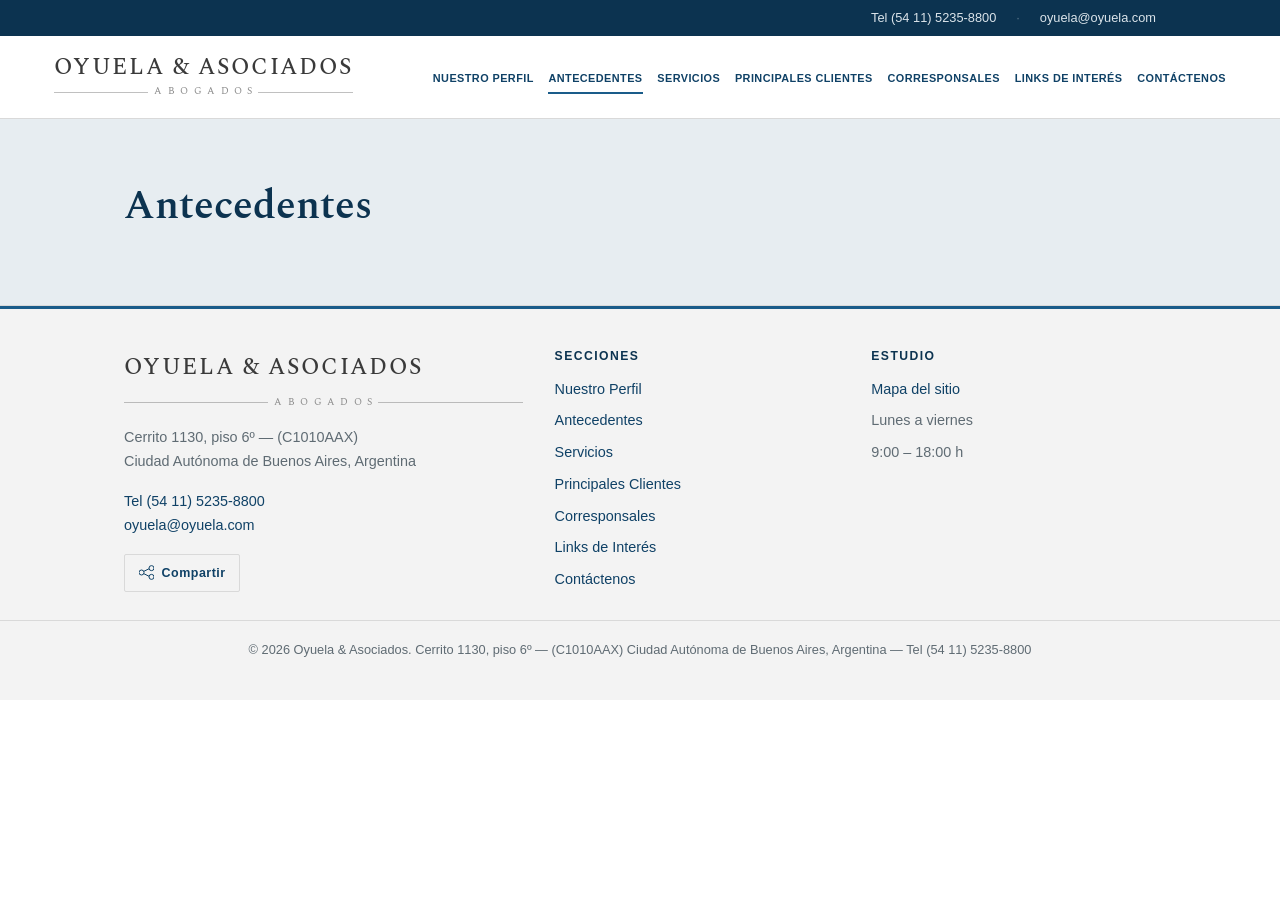
==== antecedentes.html @ a6a8ec9a "Una imagen distinta por sección en el hero (edificios de Buenos Aires); Antecedentes y Mapa del siti" ====
<!DOCTYPE html>
<html lang="es">
<head>
<meta charset="UTF-8">
<meta name="viewport" content="width=device-width, initial-scale=1">
<title>Antecedentes — Oyuela &amp; Asociados</title>
<meta name="description" content="Antecedentes de Oyuela &amp; Asociados, estudio jurídico en la Ciudad de Buenos Aires.">
<link rel="canonical" href="https://borthaburutoribio.github.io/oyuela-abogados/antecedentes.html">
<meta name="robots" content="index,follow">
<meta property="og:type" content="website">
<meta property="og:title" content="Antecedentes — Oyuela &amp; Asociados">
<meta property="og:description" content="Antecedentes de Oyuela &amp; Asociados, estudio jurídico en la Ciudad de Buenos Aires.">
<meta property="og:locale" content="es_AR">
<meta property="og:url" content="https://borthaburutoribio.github.io/oyuela-abogados/antecedentes.html">
<link rel="icon" href="assets/img/favicon.svg" type="image/svg+xml">
<link rel="preconnect" href="https://fonts.googleapis.com">
<link rel="preconnect" href="https://fonts.gstatic.com" crossorigin>
<link rel="stylesheet" href="https://fonts.googleapis.com/css2?family=Spectral:wght@400;500;600;700&display=swap">
<link rel="stylesheet" href="styles.css">
</head>
<body>
<a class="skip-link" href="#main">Saltar al contenido</a>

<div class="topbar">
  <div class="wrap">
    <a href="tel:+541152358800">Tel (54 11) 5235-8800</a>
    <span class="topbar__sep">·</span>
    <a href="mailto:oyuela@oyuela.com">oyuela@oyuela.com</a>
  </div>
</div>

<header class="site-header">
  <div class="wrap">
    <a class="brand" href="index.html" aria-label="Oyuela &amp; Asociados, inicio">
      <span class="brand__name">Oyuela &amp; Asociados</span>
      <span class="brand__kicker"><i>Abogados</i></span>
    </a>
    <button class="nav-toggle" aria-expanded="false" aria-controls="menu" aria-label="Abrir menú"><span></span></button>
    <nav class="primary-nav" id="menu" aria-label="Principal">
      <ul>
        <li><a href="perfil.html">Nuestro Perfil</a></li>
        <li><a href="antecedentes.html" aria-current="page">Antecedentes</a></li>
        <li><a href="servicios.html">Servicios</a></li>
        <li><a href="clientes.html">Principales Clientes</a></li>
        <li><a href="corresponsales.html">Corresponsales</a></li>
        <li><a href="links.html">Links de Interés</a></li>
        <li><a href="contacto.html">Contáctenos</a></li>
      </ul>
    </nav>
  </div>
</header>

<main id="main">

  <section class="hero">
    <div class="wrap">
      <div class="hero__text">
      <h1>Antecedentes</h1>
      </div>
    </div>
  </section>

</main>

<footer class="site-footer">
  <div class="wrap">
    <div>
      <span class="brand__name">Oyuela &amp; Asociados</span>
      <span class="brand__kicker"><i>Abogados</i></span>
      <p style="margin-top:1rem">Cerrito 1130, piso 6º — (C1010AAX)<br>Ciudad Autónoma de Buenos Aires, Argentina</p>
      <p><a href="tel:+541152358800">Tel (54 11) 5235-8800</a><br><a href="mailto:oyuela@oyuela.com">oyuela@oyuela.com</a></p>
      <button class="share-btn" type="button" data-share>
        <svg width="15" height="15" viewBox="0 0 24 24" fill="none" aria-hidden="true"><path d="M8 12a4 4 0 1 1-8 0 4 4 0 0 1 8 0Zm16-7a4 4 0 1 1-8 0 4 4 0 0 1 8 0Zm0 14a4 4 0 1 1-8 0 4 4 0 0 1 8 0Z" stroke="currentColor" stroke-width="1.6"/><path d="m8 10 8-4M8 14l8 4" stroke="currentColor" stroke-width="1.6"/></svg>
        Compartir
      </button>
    </div>
    <div>
      <h4>Secciones</h4>
      <ul>
        <li><a href="perfil.html">Nuestro Perfil</a></li>
        <li><a href="antecedentes.html">Antecedentes</a></li>
        <li><a href="servicios.html">Servicios</a></li>
        <li><a href="clientes.html">Principales Clientes</a></li>
        <li><a href="corresponsales.html">Corresponsales</a></li>
        <li><a href="links.html">Links de Interés</a></li>
        <li><a href="contacto.html">Contáctenos</a></li>
      </ul>
    </div>
    <div>
      <h4>Estudio</h4>
      <ul>
        <li><a href="mapa-del-sitio.html">Mapa del sitio</a></li>
        <li>Lunes a viernes</li>
        <li>9:00 – 18:00 h</li>
      </ul>
    </div>
  </div>
  <p class="footer-legal">© <span data-year>2026</span> Oyuela &amp; Asociados. Cerrito 1130, piso 6º — (C1010AAX) Ciudad Autónoma de Buenos Aires, Argentina — Tel (54 11) 5235-8800</p>
</footer>

<nav class="mobile-cta" aria-label="Acciones rápidas">
  <a href="tel:+541152358800">Llamar</a>
  <a class="is-alt" href="mailto:oyuela@oyuela.com">Escribir</a>
</nav>

<script src="script.js"></script>
</body>
</html>
---- styles.css ----
/* =========================================================================
   Oyuela & Asociados — Abogados
   Rediseño responsive del sitio histórico. Paleta sobria: azul corporativo,
   grises y blanco. Sin acentos de color, sin imágenes decorativas.
   ========================================================================= */

:root {
  --blue:      #1a5c8a;   /* azul corporativo (del sitio original)      */
  --blue-dark: #0f4166;
  --blue-ink:  #0c3350;   /* títulos                                    */
  --ink:       #333333;   /* texto                                      */
  --ink-soft:  #5f6b73;   /* texto secundario                          */
  --mist:      #f3f3f3;   /* fondo de secciones alternas               */
  --band:      #e7edf1;   /* banda de encabezado de página y contacto  */
  --paper:     #ffffff;
  --rule:      #d9d9d9;   /* filetes                                    */
  --rule-soft: #e6e6e6;

  --serif: "Spectral", Georgia, "Times New Roman", serif;
  --sans:  -apple-system, BlinkMacSystemFont, "Segoe UI", Roboto, "Helvetica Neue", Arial, sans-serif;

  --wrap: 1120px;
  --gutter: clamp(1.1rem, 4vw, 2.75rem);
}

/* ----------------------------------------------------------------- reset */
*, *::before, *::after { box-sizing: border-box; }
html { -webkit-text-size-adjust: 100%; scroll-behavior: smooth; }
@media (prefers-reduced-motion: reduce) {
  html { scroll-behavior: auto; }
  *, *::before, *::after { animation-duration: .001ms !important; transition-duration: .001ms !important; }
}
body {
  margin: 0;
  font-family: var(--sans);
  font-size: 1rem;
  line-height: 1.65;
  color: var(--ink);
  background: var(--paper);
  -webkit-font-smoothing: antialiased;
}
img { max-width: 100%; height: auto; display: block; }
a { color: var(--blue); }
h1, h2, h3, h4 { font-family: var(--serif); font-weight: 600; line-height: 1.2; color: var(--blue-ink); margin: 0 0 .5em; }
p { margin: 0 0 1rem; }
:focus-visible { outline: 2px solid var(--blue); outline-offset: 2px; }

/* --------------------------------------------------------------- layout */
.wrap { width: 100%; max-width: var(--wrap); margin-inline: auto; padding-inline: var(--gutter); }
.section { padding-block: clamp(2.75rem, 7vw, 4.5rem); }
.section--mist,
.section--parchment { background: var(--mist); }
.section--band,
.section--navy { background: var(--band); border-top: 1px solid var(--rule); border-bottom: 1px solid var(--rule); }
.section__eyebrow {
  font-family: var(--sans);
  font-size: .72rem;
  font-weight: 700;
  letter-spacing: .16em;
  text-transform: uppercase;
  color: var(--blue-dark);
  margin: 0 0 .8rem;
}
.section__title { font-size: clamp(1.45rem, 3vw, 2rem); max-width: 34ch; }
.section__lead { font-size: 1.03rem; color: var(--ink-soft); max-width: 64ch; }

/* --------------------------------------------------------------- header */
.topbar {
  background: var(--blue-ink);
  color: #cdd8e0;
  font-size: .8rem;
}
.topbar .wrap { display: flex; gap: 1.25rem; justify-content: flex-end; align-items: center; min-height: 36px; }
.topbar a { color: #dbe4ea; text-decoration: none; }
.topbar a:hover { text-decoration: underline; }
.topbar__sep { opacity: .4; }

.site-header {
  position: sticky; top: 0; z-index: 50;
  background: var(--paper);
  border-bottom: 1px solid var(--rule);
}
.site-header .wrap { display: flex; align-items: center; justify-content: space-between; gap: 1.25rem; min-height: 82px; max-width: 1260px; }

/* wordmark — réplica del logotipo del sitio original:
   "OYUELA & ASOCIADOS" y, debajo, "ABOGADOS" espaciado entre dos filetes */
.brand { display: flex; flex-direction: column; text-decoration: none; line-height: 1; }
.brand__name {
  font-family: var(--serif);
  font-weight: 500;
  font-size: clamp(1.1rem, 2.3vw, 1.42rem);
  letter-spacing: .08em;
  color: #3a3a3a;
  text-transform: uppercase;
  white-space: nowrap;
}
.brand__kicker {
  display: flex;
  align-items: center;
  gap: .6em;
  margin-top: .5rem;
  font-family: var(--serif);
  font-size: .62rem;
  text-transform: uppercase;
  color: #8c8c8c;
}
.brand__kicker::before,
.brand__kicker::after {
  content: "";
  flex: 1 1 auto;
  height: 1px;
  background: currentColor;
  opacity: .55;
}
.brand__kicker i {
  font-style: normal;
  letter-spacing: .55em;
  margin-right: -.55em;   /* compensa el tracking final para centrar */
}
.site-footer .brand__name { color: #3a3a3a; }
.site-footer .brand__kicker { color: #8c8c8c; }

/* nav */
.nav-toggle {
  display: none;
  border: 1px solid var(--rule);
  background: var(--paper);
  width: 44px; height: 44px;
  align-items: center; justify-content: center;
  cursor: pointer;
}
.nav-toggle span, .nav-toggle span::before, .nav-toggle span::after {
  content: ""; display: block; width: 20px; height: 2px; background: var(--blue-ink); position: relative;
}
.nav-toggle span::before { position: absolute; top: -6px; }
.nav-toggle span::after  { position: absolute; top: 6px; }

.primary-nav ul { list-style: none; display: flex; flex-wrap: wrap; justify-content: flex-end; gap: clamp(.5rem, 1.15vw, .95rem); margin: 0; padding: 0; }
.primary-nav a {
  font-family: var(--sans);
  font-size: .68rem;
  font-weight: 700;
  letter-spacing: .04em;
  text-transform: uppercase;
  color: var(--blue-dark);
  text-decoration: none;
  padding: .5rem 0;
  border-bottom: 2px solid transparent;
  white-space: nowrap;
}
.primary-nav a:hover,
.primary-nav a[aria-current="page"] { border-bottom-color: var(--blue); }

/* ---------------------------------------------------------------- hero */
.hero {
  background: var(--band);
  border-bottom: 1px solid var(--rule);
}
.hero .wrap {
  padding-block: clamp(2.5rem, 5.5vw, 4rem);
  display: grid;
  grid-template-columns: 1fr;
  gap: clamp(1.5rem, 4vw, 3rem);
  align-items: center;
}
.hero__text { min-width: 0; }
.hero__eyebrow {
  font-size: .72rem; font-weight: 700; letter-spacing: .16em; text-transform: uppercase;
  color: var(--blue-dark); margin: 0 0 1rem;
}
.hero h1 {
  color: var(--blue-ink);
  font-size: clamp(1.7rem, 3.6vw, 2.5rem);
  max-width: 24ch;
  margin-bottom: .6rem;
}
.hero__sub { font-size: 1.05rem; color: var(--ink-soft); max-width: 56ch; margin: 0; }
.hero__actions { display: flex; flex-wrap: wrap; gap: .75rem; margin-top: 1.75rem; }
.hero__figure { margin: 0; }
.hero__figure img {
  width: 100%; height: 100%; max-height: 300px;
  object-fit: cover; display: block;
  border: 1px solid var(--rule);
}
@media (min-width: 900px) {
  .hero .wrap { grid-template-columns: minmax(0, 1fr) minmax(0, 1.1fr); }
}
@media (max-width: 899px) {
  .hero__figure { display: none; }
}

/* --------------------------------------------------------------- buttons */
.btn {
  display: inline-flex; align-items: center;
  font-family: var(--sans); font-weight: 700; font-size: .78rem;
  letter-spacing: .08em; text-transform: uppercase;
  padding: .8rem 1.35rem;
  background: var(--blue); color: #fff;
  border: 1px solid var(--blue); border-radius: 2px;
  text-decoration: none; cursor: pointer;
  transition: background-color .15s ease;
}
.btn:hover { background: var(--blue-dark); border-color: var(--blue-dark); }
.btn--ghost { background: var(--paper); color: var(--blue-dark); border-color: var(--rule); }
.btn--ghost:hover { background: var(--mist); border-color: var(--blue-dark); }
.btn--navy { background: var(--blue); }
.btn--navy:hover { background: var(--blue-dark); }

.arrow-link {
  display: inline-flex; align-items: center; gap: .5rem;
  font-family: var(--sans); font-weight: 700; font-size: .76rem;
  letter-spacing: .08em; text-transform: uppercase;
  color: var(--blue); text-decoration: none;
}
.arrow-link:hover { text-decoration: underline; }
.arrow-link svg { flex: none; }

/* --------------------------------------------------------------- cards */
.grid { display: grid; gap: 1.25rem; }
.grid--3 { grid-template-columns: repeat(auto-fit, minmax(260px, 1fr)); }
.grid--2 { grid-template-columns: repeat(auto-fit, minmax(300px, 1fr)); }

.card {
  background: var(--paper);
  border: 1px solid var(--rule);
  padding: 1.5rem 1.4rem;
}
.card h3 { font-size: 1.15rem; margin-bottom: .35rem; }
.card p { color: var(--ink-soft); font-size: .95rem; margin-bottom: .9rem; }
.card p:last-child { margin-bottom: 0; }
.card__num {
  font-family: var(--sans); font-size: .7rem; font-weight: 700; letter-spacing: .12em;
  text-transform: uppercase; color: var(--blue-dark);
  border-bottom: 1px solid var(--rule); padding-bottom: .5rem; margin-bottom: .8rem;
  display: block;
}

/* feature / valores */
.feature-list { list-style: none; margin: 0; padding: 0; display: grid; gap: .9rem; }
.feature-list li { padding-left: 1.25rem; position: relative; color: var(--ink-soft); }
.feature-list li::before {
  content: ""; position: absolute; left: 0; top: .7em;
  width: .5rem; height: 2px; background: var(--blue);
}
.feature-list a { color: var(--blue); }

/* two-column prose + aside */
.split { display: grid; gap: clamp(2rem, 5vw, 3.5rem); grid-template-columns: 1.6fr 1fr; align-items: start; }
.aside-card {
  background: var(--mist); border: 1px solid var(--rule);
  border-left: 3px solid var(--blue); padding: 1.4rem;
}
.aside-card h3 { font-size: 1.05rem; }
.aside-card dl { margin: 0; }
.aside-card dt { font-weight: 700; font-size: .76rem; letter-spacing: .06em; text-transform: uppercase; color: var(--ink-soft); }
.aside-card dd { margin: 0 0 .7rem; }
.aside-card dd:last-child { margin-bottom: 0; }
.aside-card a { color: var(--blue); }

/* --------------------------------------------------------------- clients */
.client-cols { columns: 3 200px; column-gap: 2rem; padding: 0; margin: 0; }
.client-cols li { break-inside: avoid; padding: .4rem 0; color: var(--ink); font-size: .95rem; border-bottom: 1px solid var(--rule-soft); list-style: none; }

/* --------------------------------------------------------------- accordion */
.accordion { border-top: 1px solid var(--rule); }
.accordion details { border-bottom: 1px solid var(--rule); }
.accordion summary {
  cursor: pointer; list-style: none;
  padding: 1rem .25rem;
  font-family: var(--serif); font-size: 1.1rem; color: var(--blue-ink);
  display: flex; justify-content: space-between; align-items: center; gap: 1rem;
}
.accordion summary::-webkit-details-marker { display: none; }
.accordion summary::after { content: "+"; font-family: var(--sans); font-size: 1.3rem; color: var(--blue-dark); line-height: 1; }
.accordion details[open] summary::after { content: "\2013"; }
.accordion .panel { padding: 0 .25rem 1.3rem; display: grid; gap: 1rem; grid-template-columns: repeat(auto-fit, minmax(240px, 1fr)); }
.corr {
  font-size: .92rem; color: var(--ink-soft);
  border-left: 2px solid var(--rule); padding-left: .9rem;
}
.corr strong { display: block; color: var(--ink); font-weight: 700; }
.corr .city { font-family: var(--sans); font-size: .72rem; letter-spacing: .08em; text-transform: uppercase; color: var(--blue-dark); }

/* --------------------------------------------------------------- FAQ */
.faq { display: grid; gap: 0; border-top: 1px solid var(--rule); }
.faq details { border-bottom: 1px solid var(--rule); }
.faq summary {
  cursor: pointer; list-style: none; padding: 1rem .2rem;
  font-weight: 700; color: var(--blue-ink); font-family: var(--sans);
  display: flex; justify-content: space-between; gap: 1rem;
}
.faq summary::-webkit-details-marker { display: none; }
.faq summary::after { content: "+"; color: var(--blue-dark); font-size: 1.2rem; line-height: 1; }
.faq details[open] summary::after { content: "\2013"; }
.faq p { padding: 0 .2rem 1rem; color: var(--ink-soft); margin: 0; }

/* --------------------------------------------------------------- contact */
.contact-grid { display: grid; gap: clamp(1.5rem, 4vw, 3rem); grid-template-columns: 1fr 1fr; align-items: start; }
.contact-list { list-style: none; margin: 0; padding: 0; display: grid; gap: 1.3rem; }
.contact-list li { display: grid; gap: .15rem; }
.contact-list .lbl { font-size: .72rem; font-weight: 700; letter-spacing: .12em; text-transform: uppercase; color: var(--blue-dark); }
.contact-list a { font-size: 1.05rem; color: var(--blue-ink); text-decoration: none; }
.contact-list a:hover { text-decoration: underline; }
.map-embed { border: 1px solid var(--rule); overflow: hidden; }
.map-embed iframe { width: 100%; height: 360px; border: 0; display: block; }

/* --------------------------------------------------------------- form */
.form { display: grid; gap: 1rem; }
.form__row { display: grid; gap: .35rem; }
.form label { font-size: .74rem; font-weight: 700; letter-spacing: .06em; text-transform: uppercase; color: var(--blue-dark); }
.form input,
.form textarea {
  font: inherit; color: var(--ink);
  background: var(--paper); border: 1px solid var(--rule); border-radius: 2px;
  padding: .7rem .8rem; width: 100%;
}
.form textarea { min-height: 150px; resize: vertical; }
/* layout ancho: campos cortos a la izquierda, Consulta al lado */
.form--wide { max-width: 920px; }
.form--wide .form__fields { display: grid; gap: 1rem; }
.form--wide .form__row--msg { display: grid; gap: .35rem; }
@media (min-width: 720px) {
  .form--wide { grid-template-columns: 1fr 1fr; column-gap: 2rem; row-gap: 1.1rem; }
  .form--wide .form__row--msg textarea { height: 100%; min-height: 100%; }
  .form--wide .form__req,
  .form--wide .form__actions { grid-column: 1 / -1; }
}
.form input:focus,
.form textarea:focus { outline: 2px solid var(--blue); outline-offset: 1px; border-color: var(--blue); }
.form__hp { position: absolute; left: -9999px; width: 1px; height: 1px; overflow: hidden; }
.form__req { font-size: .82rem; color: var(--ink-soft); margin: 0; }
.form__actions { display: flex; flex-wrap: wrap; gap: .6rem; margin-top: .25rem; }
.form__actions .btn[type="reset"] { background: var(--paper); color: var(--blue-dark); border-color: var(--rule); }
.form__actions .btn[type="reset"]:hover { background: var(--mist); }
.form__ok {
  display: none;
  border-left: 3px solid var(--blue); background: var(--mist);
  padding: 1rem 1.15rem; margin-bottom: 1.5rem; font-size: .96rem;
}
.form__ok.is-visible { display: block; }

/* --------------------------------------------------------------- footer */
.site-footer { background: var(--mist); color: var(--ink-soft); font-size: .9rem; border-top: 3px solid var(--blue); }
.site-footer .wrap { padding-block: 2.5rem 1.75rem; display: grid; gap: 2rem; grid-template-columns: 1.4fr 1fr 1fr; }
.site-footer h4 { color: var(--blue-ink); font-family: var(--sans); font-size: .76rem; letter-spacing: .12em; text-transform: uppercase; margin-bottom: .9rem; }
.site-footer a { color: var(--blue-dark); text-decoration: none; }
.site-footer a:hover { text-decoration: underline; }
.site-footer ul { list-style: none; margin: 0; padding: 0; display: grid; gap: .5rem; }
.footer-legal {
  border-top: 1px solid var(--rule);
  padding: 1.1rem 0 2.5rem;
  font-size: .8rem; color: var(--ink-soft); text-align: center;
}

/* --------------------------------------------------------- sticky mobile CTA */
.mobile-cta {
  position: fixed; left: 0; right: 0; bottom: 0; z-index: 60;
  display: none;
  grid-template-columns: 1fr 1fr;
  gap: 1px; background: var(--rule);
}
.mobile-cta a {
  background: var(--blue-ink); color: #fff; text-decoration: none;
  text-align: center; padding: .9rem .5rem;
  font-size: .78rem; font-weight: 700; letter-spacing: .06em; text-transform: uppercase;
}
.mobile-cta a.is-alt { background: var(--blue); }

.share-btn {
  background: none; border: 1px solid var(--rule); color: var(--blue-dark);
  border-radius: 2px; padding: .5rem .85rem; font: inherit; font-size: .78rem; font-weight: 700;
  letter-spacing: .04em; cursor: pointer; display: inline-flex; gap: .5rem; align-items: center;
}
.share-btn:hover { background: var(--mist); }

/* --------------------------------------------------------------- utilities */
.stack > * + * { margin-top: 1.4rem; }
.mt-2 { margin-top: 1.75rem; }
.skip-link {
  position: absolute; left: -999px; top: 0; background: var(--blue); color: #fff;
  padding: .6rem 1rem; z-index: 100;
}
.skip-link:focus { left: 8px; top: 8px; }

/* --------------------------------------------------------------- responsive */
@media (max-width: 860px) {
  .split { grid-template-columns: 1fr; }
  .contact-grid { grid-template-columns: 1fr; }
  .site-footer .wrap { grid-template-columns: 1fr 1fr; }
  .client-cols { columns: 2 160px; }

  .nav-toggle { display: inline-flex; }
  .primary-nav {
    position: absolute; left: 0; right: 0; top: 100%;
    background: var(--paper); border-bottom: 1px solid var(--rule);
    transform: translateY(-8px); opacity: 0; pointer-events: none;
    transition: opacity .15s ease, transform .15s ease;
  }
  .primary-nav[data-open="true"] { transform: translateY(0); opacity: 1; pointer-events: auto; }
  .primary-nav ul { flex-direction: column; gap: 0; padding: .5rem var(--gutter) 1.25rem; }
  .primary-nav li { border-bottom: 1px solid var(--rule-soft); }
  .primary-nav a { display: block; padding: .95rem 0; border-bottom: none; }

  .mobile-cta { display: grid; }
  body { padding-bottom: 52px; }
}
@media (max-width: 520px) {
  .site-footer .wrap { grid-template-columns: 1fr; }
  .client-cols { columns: 1; }
  .topbar .wrap { justify-content: center; }
}
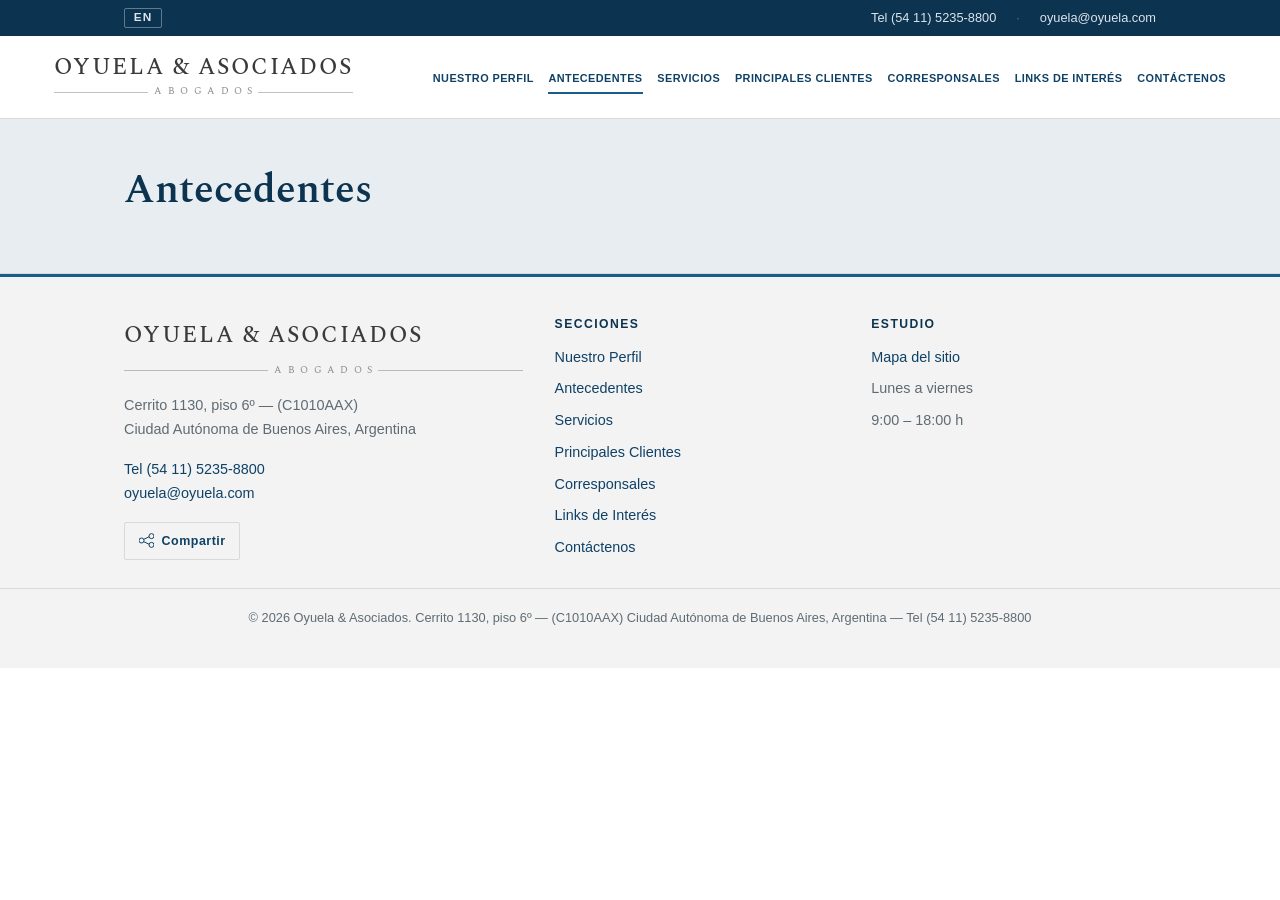
==== commit 371b356b: "Versión en inglés con botón ES/EN + mapa interactivo de corresponsales - i18n.js: toggle ES/EN en to" ====
--- a/antecedentes.html
+++ b/antecedentes.html
@@ -3,7 +3,7 @@
 <head>
 <meta charset="UTF-8">
 <meta name="viewport" content="width=device-width, initial-scale=1">
-<title>Antecedentes — Oyuela &amp; Asociados</title>
+<title data-i18n-doc="ante.doc">Antecedentes — Oyuela &amp; Asociados</title>
 <meta name="description" content="Antecedentes de Oyuela &amp; Asociados, estudio jurídico en la Ciudad de Buenos Aires.">
 <link rel="canonical" href="https://borthaburutoribio.github.io/oyuela-abogados/antecedentes.html">
 <meta name="robots" content="index,follow">
@@ -19,10 +19,12 @@
 <link rel="stylesheet" href="styles.css">
 </head>
 <body>
-<a class="skip-link" href="#main">Saltar al contenido</a>
+<a class="skip-link" href="#main" data-i18n="common.skip">Saltar al contenido</a>
 
 <div class="topbar">
   <div class="wrap">
+    <button class="lang-toggle" type="button" aria-label="Switch to English">EN</button>
+    <span class="topbar__spacer"></span>
     <a href="tel:+541152358800">Tel (54 11) 5235-8800</a>
     <span class="topbar__sep">·</span>
     <a href="mailto:oyuela@oyuela.com">oyuela@oyuela.com</a>
@@ -35,16 +37,16 @@
       <span class="brand__name">Oyuela &amp; Asociados</span>
       <span class="brand__kicker"><i>Abogados</i></span>
     </a>
-    <button class="nav-toggle" aria-expanded="false" aria-controls="menu" aria-label="Abrir menú"><span></span></button>
+    <button class="nav-toggle" aria-expanded="false" aria-controls="menu" aria-label="Abrir menú" data-i18n-aria="common.menu.open"><span></span></button>
     <nav class="primary-nav" id="menu" aria-label="Principal">
       <ul>
-        <li><a href="perfil.html">Nuestro Perfil</a></li>
-        <li><a href="antecedentes.html" aria-current="page">Antecedentes</a></li>
-        <li><a href="servicios.html">Servicios</a></li>
-        <li><a href="clientes.html">Principales Clientes</a></li>
-        <li><a href="corresponsales.html">Corresponsales</a></li>
-        <li><a href="links.html">Links de Interés</a></li>
-        <li><a href="contacto.html">Contáctenos</a></li>
+        <li><a href="perfil.html" data-i18n="nav.perfil">Nuestro Perfil</a></li>
+        <li><a href="antecedentes.html" aria-current="page" data-i18n="nav.antecedentes">Antecedentes</a></li>
+        <li><a href="servicios.html" data-i18n="nav.servicios">Servicios</a></li>
+        <li><a href="clientes.html" data-i18n="nav.clientes">Principales Clientes</a></li>
+        <li><a href="corresponsales.html" data-i18n="nav.corresponsales">Corresponsales</a></li>
+        <li><a href="links.html" data-i18n="nav.links">Links de Interés</a></li>
+        <li><a href="contacto.html" data-i18n="nav.contacto">Contáctenos</a></li>
       </ul>
     </nav>
   </div>
@@ -55,7 +57,7 @@
   <section class="hero">
     <div class="wrap">
       <div class="hero__text">
-      <h1>Antecedentes</h1>
+      <h1 data-i18n="ante.hero.h1">Antecedentes</h1>
       </div>
     </div>
   </section>
@@ -67,42 +69,43 @@
     <div>
       <span class="brand__name">Oyuela &amp; Asociados</span>
       <span class="brand__kicker"><i>Abogados</i></span>
-      <p style="margin-top:1rem">Cerrito 1130, piso 6º — (C1010AAX)<br>Ciudad Autónoma de Buenos Aires, Argentina</p>
+      <p style="margin-top:1rem" data-i18n-html="footer.addr">Cerrito 1130, piso 6º — (C1010AAX)<br>Ciudad Autónoma de Buenos Aires, Argentina</p>
       <p><a href="tel:+541152358800">Tel (54 11) 5235-8800</a><br><a href="mailto:oyuela@oyuela.com">oyuela@oyuela.com</a></p>
       <button class="share-btn" type="button" data-share>
         <svg width="15" height="15" viewBox="0 0 24 24" fill="none" aria-hidden="true"><path d="M8 12a4 4 0 1 1-8 0 4 4 0 0 1 8 0Zm16-7a4 4 0 1 1-8 0 4 4 0 0 1 8 0Zm0 14a4 4 0 1 1-8 0 4 4 0 0 1 8 0Z" stroke="currentColor" stroke-width="1.6"/><path d="m8 10 8-4M8 14l8 4" stroke="currentColor" stroke-width="1.6"/></svg>
-        Compartir
+        <span data-i18n="common.share">Compartir</span>
       </button>
     </div>
     <div>
-      <h4>Secciones</h4>
+      <h4 data-i18n="footer.secciones">Secciones</h4>
       <ul>
-        <li><a href="perfil.html">Nuestro Perfil</a></li>
-        <li><a href="antecedentes.html">Antecedentes</a></li>
-        <li><a href="servicios.html">Servicios</a></li>
-        <li><a href="clientes.html">Principales Clientes</a></li>
-        <li><a href="corresponsales.html">Corresponsales</a></li>
-        <li><a href="links.html">Links de Interés</a></li>
-        <li><a href="contacto.html">Contáctenos</a></li>
+        <li><a href="perfil.html" data-i18n="nav.perfil">Nuestro Perfil</a></li>
+        <li><a href="antecedentes.html" data-i18n="nav.antecedentes">Antecedentes</a></li>
+        <li><a href="servicios.html" data-i18n="nav.servicios">Servicios</a></li>
+        <li><a href="clientes.html" data-i18n="nav.clientes">Principales Clientes</a></li>
+        <li><a href="corresponsales.html" data-i18n="nav.corresponsales">Corresponsales</a></li>
+        <li><a href="links.html" data-i18n="nav.links">Links de Interés</a></li>
+        <li><a href="contacto.html" data-i18n="nav.contacto">Contáctenos</a></li>
       </ul>
     </div>
     <div>
-      <h4>Estudio</h4>
+      <h4 data-i18n="footer.estudio">Estudio</h4>
       <ul>
-        <li><a href="mapa-del-sitio.html">Mapa del sitio</a></li>
-        <li>Lunes a viernes</li>
-        <li>9:00 – 18:00 h</li>
+        <li><a href="mapa-del-sitio.html" data-i18n="footer.mapa">Mapa del sitio</a></li>
+        <li data-i18n="footer.weekdays">Lunes a viernes</li>
+        <li data-i18n="footer.hours">9:00 – 18:00 h</li>
       </ul>
     </div>
   </div>
-  <p class="footer-legal">© <span data-year>2026</span> Oyuela &amp; Asociados. Cerrito 1130, piso 6º — (C1010AAX) Ciudad Autónoma de Buenos Aires, Argentina — Tel (54 11) 5235-8800</p>
+  <p class="footer-legal" data-i18n-html="footer.legal">© <span data-year>2026</span> Oyuela &amp; Asociados. Cerrito 1130, piso 6º — (C1010AAX) Ciudad Autónoma de Buenos Aires, Argentina — Tel (54 11) 5235-8800</p>
 </footer>
 
 <nav class="mobile-cta" aria-label="Acciones rápidas">
-  <a href="tel:+541152358800">Llamar</a>
-  <a class="is-alt" href="mailto:oyuela@oyuela.com">Escribir</a>
+  <a href="tel:+541152358800" data-i18n="common.call">Llamar</a>
+  <a class="is-alt" href="mailto:oyuela.com" data-i18n="common.write">Escribir</a>
 </nav>
 
+<script src="i18n.js"></script>
 <script src="script.js"></script>
 </body>
 </html>
--- a/styles.css
+++ b/styles.css
@@ -74,6 +74,14 @@
 .topbar a { color: #dbe4ea; text-decoration: none; }
 .topbar a:hover { text-decoration: underline; }
 .topbar__sep { opacity: .4; }
+.topbar__spacer { flex: 1; }
+.lang-toggle {
+  font: inherit; font-size: .74rem; font-weight: 700; letter-spacing: .1em;
+  color: #dbe4ea; background: transparent;
+  border: 1px solid rgba(255,255,255,.35); border-radius: 2px;
+  padding: .18rem .55rem; cursor: pointer; line-height: 1;
+}
+.lang-toggle:hover { background: rgba(255,255,255,.12); border-color: #fff; color: #fff; }
 
 .site-header {
   position: sticky; top: 0; z-index: 50;
@@ -157,7 +165,7 @@
   border-bottom: 1px solid var(--rule);
 }
 .hero .wrap {
-  padding-block: clamp(2.5rem, 5.5vw, 4rem);
+  padding-block: clamp(2rem, 4vw, 3rem);
   display: grid;
   grid-template-columns: 1fr;
   gap: clamp(1.5rem, 4vw, 3rem);
@@ -178,7 +186,7 @@
 .hero__actions { display: flex; flex-wrap: wrap; gap: .75rem; margin-top: 1.75rem; }
 .hero__figure { margin: 0; }
 .hero__figure img {
-  width: 100%; height: 100%; max-height: 300px;
+  width: 100%; height: 100%; max-height: 240px;
   object-fit: cover; display: block;
   border: 1px solid var(--rule);
 }
@@ -260,6 +268,41 @@
 /* --------------------------------------------------------------- clients */
 .client-cols { columns: 3 200px; column-gap: 2rem; padding: 0; margin: 0; }
 .client-cols li { break-inside: avoid; padding: .4rem 0; color: var(--ink); font-size: .95rem; border-bottom: 1px solid var(--rule-soft); list-style: none; }
+
+/* --------------------------------------------------------------- mapa red */
+.corr-map { }
+.corr-map__head { display: flex; flex-wrap: wrap; align-items: baseline; gap: .5rem 1rem; margin-bottom: 1rem; }
+.corr-map__hint { font-size: .9rem; color: var(--ink-soft); margin: 0; }
+.corr-map__tabs { display: inline-flex; border: 1px solid var(--rule); border-radius: 2px; overflow: hidden; }
+.corr-map__tabs button {
+  font: inherit; font-size: .78rem; font-weight: 700; letter-spacing: .04em;
+  padding: .5rem .95rem; border: 0; background: var(--paper); color: var(--blue-dark); cursor: pointer;
+}
+.corr-map__tabs button + button { border-left: 1px solid var(--rule); }
+.corr-map__tabs button[aria-pressed="true"] { background: var(--blue); color: #fff; }
+#corr-map {
+  height: 460px; width: 100%;
+  border: 1px solid var(--rule); background: var(--mist);
+}
+@media (max-width: 600px) { #corr-map { height: 360px; } }
+.leaflet-container { font: inherit; }
+.leaflet-popup-content { margin: .7rem .9rem; font-size: .9rem; }
+.leaflet-popup-content strong { display: block; color: var(--blue-ink); font-family: var(--serif); font-size: 1rem; margin-bottom: .1rem; }
+.leaflet-popup-content .corr-map__link {
+  display: inline-block; margin-top: .4rem; font-weight: 700; font-size: .78rem;
+  letter-spacing: .04em; text-transform: uppercase; color: var(--blue); cursor: pointer; text-decoration: none;
+}
+.leaflet-popup-content .corr-map__link:hover { text-decoration: underline; }
+.corr-dot {
+  display: block; box-sizing: border-box;
+  width: 14px; height: 14px; border-radius: 50%;
+  background: var(--blue); border: 2px solid #fff; box-shadow: 0 1px 3px rgba(10,33,53,.45);
+}
+.corr-dot--office { background: var(--blue-ink); width: 20px; height: 20px; border-width: 3px; }
+details.corr-target > summary { scroll-margin-top: 96px; }
+details.corr-target { animation: corrFlash 1.4s ease; }
+@keyframes corrFlash { 0%,100% { background: transparent; } 20% { background: var(--band); } }
+@media (prefers-reduced-motion: reduce) { details.corr-target { animation: none; } }
 
 /* --------------------------------------------------------------- accordion */
 .accordion { border-top: 1px solid var(--rule); }
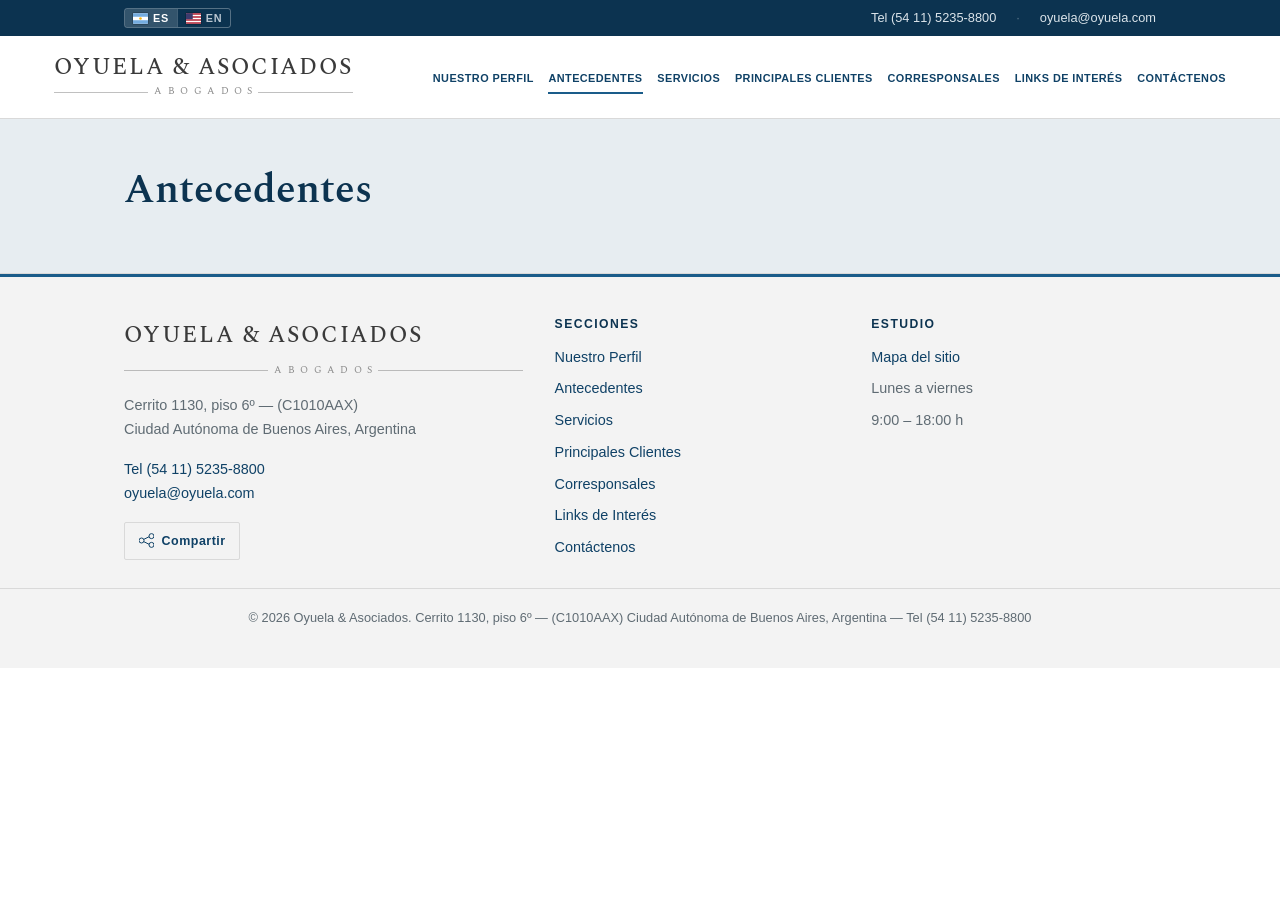
==== commit 585ff04d: "Switch de idioma con dos botones (banderas AR/US); cache-busting en JS/CSS; topbar mobile sin tel/ma" ====
--- a/antecedentes.html
+++ b/antecedentes.html
@@ -16,14 +16,14 @@
 <link rel="preconnect" href="https://fonts.googleapis.com">
 <link rel="preconnect" href="https://fonts.gstatic.com" crossorigin>
 <link rel="stylesheet" href="https://fonts.googleapis.com/css2?family=Spectral:wght@400;500;600;700&display=swap">
-<link rel="stylesheet" href="styles.css">
+<link rel="stylesheet" href="styles.css?v=7">
 </head>
 <body>
 <a class="skip-link" href="#main" data-i18n="common.skip">Saltar al contenido</a>
 
 <div class="topbar">
   <div class="wrap">
-    <button class="lang-toggle" type="button" aria-label="Switch to English">EN</button>
+    <span class="lang-switch" role="group" aria-label="Idioma / Language"><button type="button" data-lang="es" aria-pressed="true" aria-label="Español"><svg viewBox="0 0 20 14" aria-hidden="true"><rect width="20" height="14" fill="#fff"/><rect width="20" height="4.7" fill="#74acdf"/><rect y="9.3" width="20" height="4.7" fill="#74acdf"/><circle cx="10" cy="7" r="1.7" fill="#f6b40e"/></svg>ES</button><button type="button" data-lang="en" aria-pressed="false" aria-label="English"><svg viewBox="0 0 20 14" aria-hidden="true"><rect width="20" height="14" fill="#fff"/><rect width="20" height="2" fill="#b22234"/><rect y="4" width="20" height="2" fill="#b22234"/><rect y="8" width="20" height="2" fill="#b22234"/><rect y="12" width="20" height="2" fill="#b22234"/><rect width="9" height="8" fill="#3c3b6e"/></svg>EN</button></span>
     <span class="topbar__spacer"></span>
     <a href="tel:+541152358800">Tel (54 11) 5235-8800</a>
     <span class="topbar__sep">·</span>
@@ -105,7 +105,7 @@
   <a class="is-alt" href="mailto:oyuela.com" data-i18n="common.write">Escribir</a>
 </nav>
 
-<script src="i18n.js"></script>
-<script src="script.js"></script>
+<script src="i18n.js?v=7"></script>
+<script src="script.js?v=7"></script>
 </body>
 </html>
--- a/styles.css
+++ b/styles.css
@@ -75,13 +75,23 @@
 .topbar a:hover { text-decoration: underline; }
 .topbar__sep { opacity: .4; }
 .topbar__spacer { flex: 1; }
-.lang-toggle {
-  font: inherit; font-size: .74rem; font-weight: 700; letter-spacing: .1em;
-  color: #dbe4ea; background: transparent;
-  border: 1px solid rgba(255,255,255,.35); border-radius: 2px;
-  padding: .18rem .55rem; cursor: pointer; line-height: 1;
-}
-.lang-toggle:hover { background: rgba(255,255,255,.12); border-color: #fff; color: #fff; }
+.lang-switch {
+  display: inline-flex; align-items: stretch;
+  border: 1px solid rgba(255,255,255,.3); border-radius: 3px; overflow: hidden;
+}
+.lang-switch button {
+  display: inline-flex; align-items: center; gap: .32rem;
+  font: inherit; font-size: .68rem; font-weight: 700; letter-spacing: .05em;
+  color: #b9c6d1; background: transparent; border: 0; cursor: pointer;
+  padding: .22rem .5rem; line-height: 1;
+}
+.lang-switch button + button { border-left: 1px solid rgba(255,255,255,.22); }
+.lang-switch button svg {
+  display: block; width: 15px; height: 11px; border-radius: 1px;
+  box-shadow: 0 0 0 1px rgba(0,0,0,.18);
+}
+.lang-switch button:hover { color: #fff; }
+.lang-switch button[aria-pressed="true"] { background: rgba(255,255,255,.16); color: #fff; }
 
 .site-header {
   position: sticky; top: 0; z-index: 50;
@@ -447,8 +457,12 @@
   .mobile-cta { display: grid; }
   body { padding-bottom: 52px; }
 }
+@media (max-width: 640px) {
+  /* teléfono y correo ya están en el pie y en la barra fija inferior */
+  .topbar a[href^="tel"], .topbar a[href^="mailto"], .topbar__sep, .topbar__spacer { display: none; }
+  .topbar .wrap { justify-content: flex-start; }
+}
 @media (max-width: 520px) {
   .site-footer .wrap { grid-template-columns: 1fr; }
   .client-cols { columns: 1; }
-  .topbar .wrap { justify-content: center; }
-}
+}
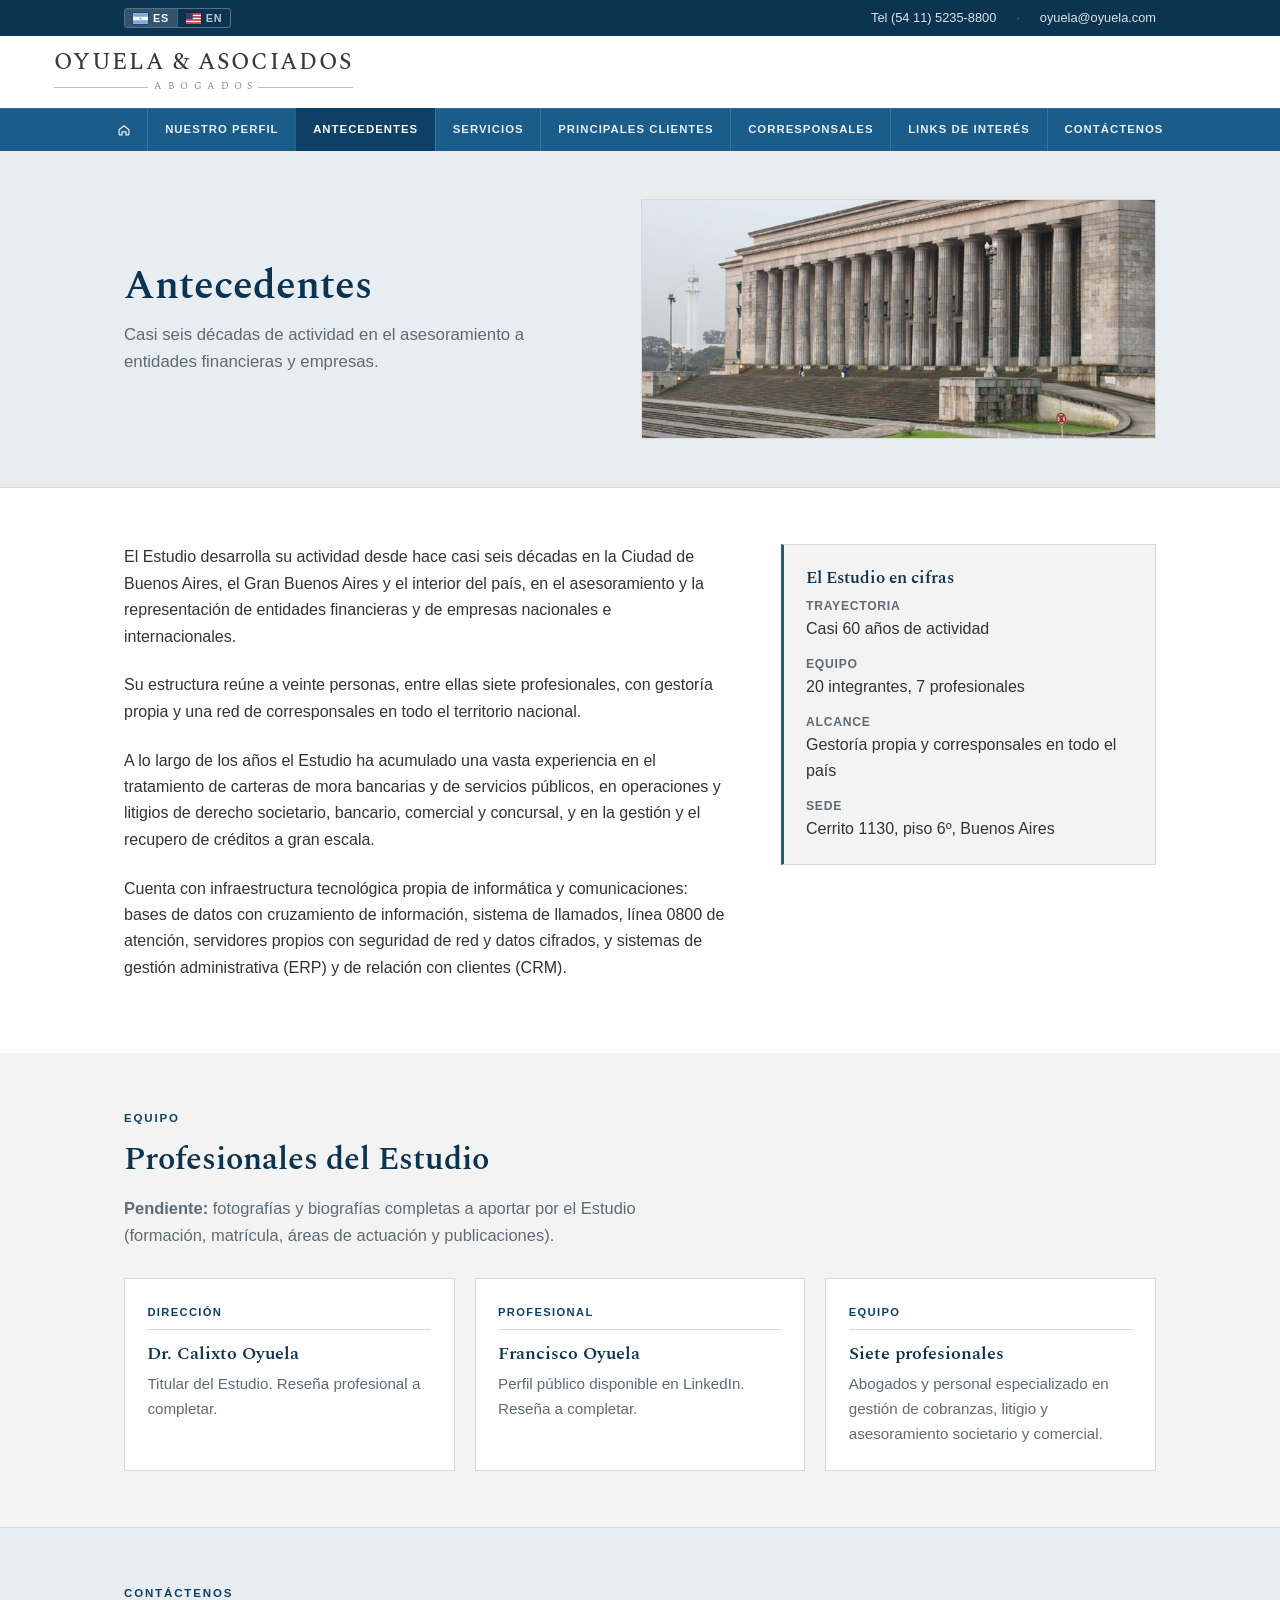
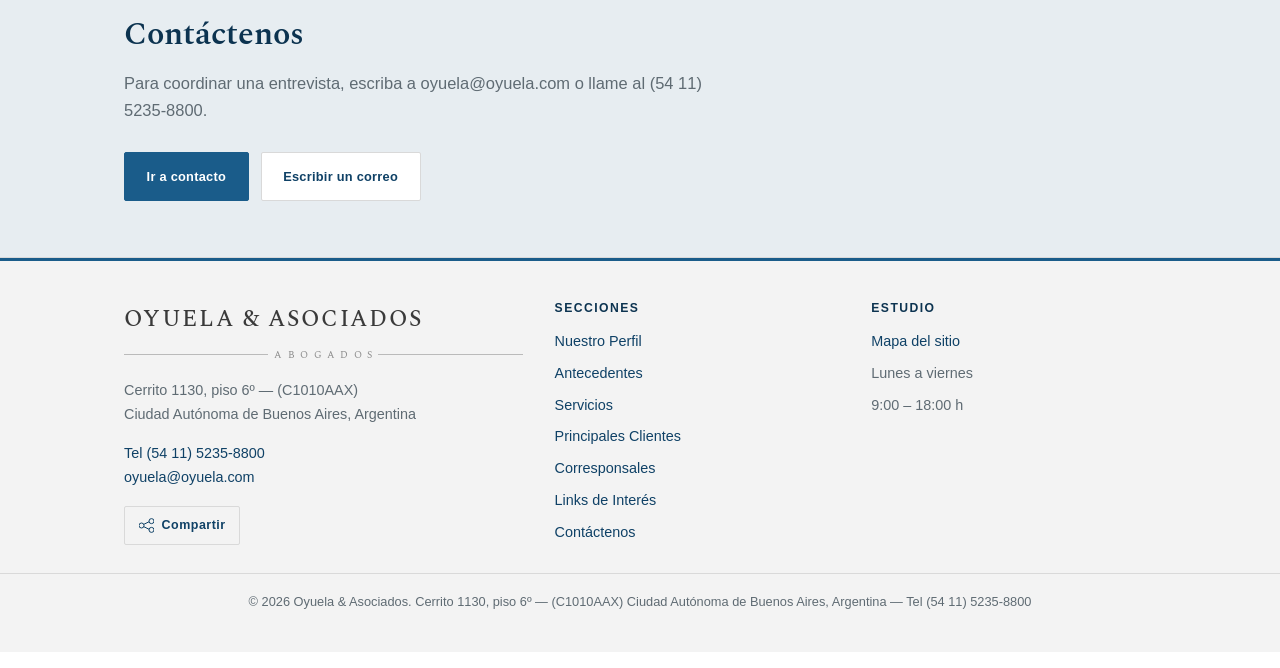
==== commit 83975c94: "Estética más cercana al sitio histórico + contenido del brochure - Barra de navegación azul (como oy" ====
--- a/antecedentes.html
+++ b/antecedentes.html
@@ -4,19 +4,19 @@
 <meta charset="UTF-8">
 <meta name="viewport" content="width=device-width, initial-scale=1">
 <title data-i18n-doc="ante.doc">Antecedentes — Oyuela &amp; Asociados</title>
-<meta name="description" content="Antecedentes de Oyuela &amp; Asociados, estudio jurídico en la Ciudad de Buenos Aires.">
+<meta name="description" content="Antecedentes de Oyuela &amp; Asociados: casi seis décadas de actividad, veinte integrantes y siete profesionales, con gestoría propia y corresponsales en todo el país.">
 <link rel="canonical" href="https://borthaburutoribio.github.io/oyuela-abogados/antecedentes.html">
 <meta name="robots" content="index,follow">
 <meta property="og:type" content="website">
 <meta property="og:title" content="Antecedentes — Oyuela &amp; Asociados">
-<meta property="og:description" content="Antecedentes de Oyuela &amp; Asociados, estudio jurídico en la Ciudad de Buenos Aires.">
+<meta property="og:description" content="Casi seis décadas de actividad en el asesoramiento a entidades financieras y empresas.">
 <meta property="og:locale" content="es_AR">
 <meta property="og:url" content="https://borthaburutoribio.github.io/oyuela-abogados/antecedentes.html">
 <link rel="icon" href="assets/img/favicon.svg" type="image/svg+xml">
 <link rel="preconnect" href="https://fonts.googleapis.com">
 <link rel="preconnect" href="https://fonts.gstatic.com" crossorigin>
 <link rel="stylesheet" href="https://fonts.googleapis.com/css2?family=Spectral:wght@400;500;600;700&display=swap">
-<link rel="stylesheet" href="styles.css?v=7">
+<link rel="stylesheet" href="styles.css?v=10">
 </head>
 <body>
 <a class="skip-link" href="#main" data-i18n="common.skip">Saltar al contenido</a>
@@ -32,14 +32,18 @@
 </div>
 
 <header class="site-header">
-  <div class="wrap">
+  <div class="wrap site-header__row">
     <a class="brand" href="index.html" aria-label="Oyuela &amp; Asociados, inicio">
       <span class="brand__name">Oyuela &amp; Asociados</span>
       <span class="brand__kicker"><i>Abogados</i></span>
     </a>
     <button class="nav-toggle" aria-expanded="false" aria-controls="menu" aria-label="Abrir menú" data-i18n-aria="common.menu.open"><span></span></button>
-    <nav class="primary-nav" id="menu" aria-label="Principal">
+  </div>
+
+  <nav class="primary-nav" id="menu" aria-label="Principal">
+    <div class="wrap">
       <ul>
+        <li class="nav-home"><a href="index.html" aria-label="Inicio" data-i18n-aria="nav.home"><svg viewBox="0 0 20 20" width="14" height="14" aria-hidden="true" fill="none" stroke="currentColor" stroke-width="1.7" stroke-linejoin="round"><path d="M3 9.7 10 4l7 5.7V16a1 1 0 0 1-1 1h-3.2v-4.2H7.2V17H4a1 1 0 0 1-1-1z"/></svg></a></li>
         <li><a href="perfil.html" data-i18n="nav.perfil">Nuestro Perfil</a></li>
         <li><a href="antecedentes.html" aria-current="page" data-i18n="nav.antecedentes">Antecedentes</a></li>
         <li><a href="servicios.html" data-i18n="nav.servicios">Servicios</a></li>
@@ -48,8 +52,8 @@
         <li><a href="links.html" data-i18n="nav.links">Links de Interés</a></li>
         <li><a href="contacto.html" data-i18n="nav.contacto">Contáctenos</a></li>
       </ul>
-    </nav>
-  </div>
+    </div>
+  </nav>
 </header>
 
 <main id="main">
@@ -58,6 +62,65 @@
     <div class="wrap">
       <div class="hero__text">
       <h1 data-i18n="ante.hero.h1">Antecedentes</h1>
+      <p class="hero__sub" data-i18n="ante.hero.sub">Casi seis décadas de actividad en el asesoramiento a entidades financieras y empresas.</p>
+      </div>
+      <figure class="hero__figure"><img src="assets/img/facultad-derecho-uba.jpg" width="720" height="372" alt="Facultad de Derecho de la Universidad de Buenos Aires" loading="lazy"></figure>
+    </div>
+  </section>
+
+  <section class="section">
+    <div class="wrap split">
+      <div class="stack">
+        <p data-i18n="ante.p1">El Estudio desarrolla su actividad desde hace casi seis décadas en la Ciudad de Buenos Aires, el Gran Buenos Aires y el interior del país, en el asesoramiento y la representación de entidades financieras y de empresas nacionales e internacionales.</p>
+        <p data-i18n="ante.p2">Su estructura reúne a veinte personas, entre ellas siete profesionales, con gestoría propia y una red de corresponsales en todo el territorio nacional.</p>
+        <p data-i18n="ante.p3">A lo largo de los años el Estudio ha acumulado una vasta experiencia en el tratamiento de carteras de mora bancarias y de servicios públicos, en operaciones y litigios de derecho societario, bancario, comercial y concursal, y en la gestión y el recupero de créditos a gran escala.</p>
+        <p data-i18n="ante.p4">Cuenta con infraestructura tecnológica propia de informática y comunicaciones: bases de datos con cruzamiento de información, sistema de llamados, línea 0800 de atención, servidores propios con seguridad de red y datos cifrados, y sistemas de gestión administrativa (ERP) y de relación con clientes (CRM).</p>
+      </div>
+      <aside class="aside-card">
+        <h3 data-i18n="ante.cifras.title">El Estudio en cifras</h3>
+        <dl>
+          <dt data-i18n="ante.cifras.k1">Trayectoria</dt><dd data-i18n="ante.cifras.v1">Casi 60 años de actividad</dd>
+          <dt data-i18n="ante.cifras.k2">Equipo</dt><dd data-i18n="ante.cifras.v2">20 integrantes, 7 profesionales</dd>
+          <dt data-i18n="ante.cifras.k3">Alcance</dt><dd data-i18n="ante.cifras.v3">Gestoría propia y corresponsales en todo el país</dd>
+          <dt data-i18n="ante.cifras.k4">Sede</dt><dd data-i18n="ante.cifras.v4">Cerrito 1130, piso 6º, Buenos Aires</dd>
+        </dl>
+      </aside>
+    </div>
+  </section>
+
+  <section class="section section--mist">
+    <div class="wrap">
+      <p class="section__eyebrow" data-i18n="ante.eq.eyebrow">Equipo</p>
+      <h2 class="section__title" data-i18n="ante.eq.title">Profesionales del Estudio</h2>
+      <p class="section__lead" style="color:var(--ink-soft)" data-i18n-html="ante.eq.note"><strong>Pendiente:</strong> fotografías y biografías completas a aportar por el Estudio (formación, matrícula, áreas de actuación y publicaciones).</p>
+      <div class="grid grid--3 mt-2">
+        <article class="card">
+          <span class="card__num" data-i18n="ante.eq.r1">Dirección</span>
+          <h3>Dr. Calixto Oyuela</h3>
+          <p data-i18n="ante.eq.d1">Titular del Estudio. Reseña profesional a completar.</p>
+        </article>
+        <article class="card">
+          <span class="card__num" data-i18n="ante.eq.r2">Profesional</span>
+          <h3>Francisco Oyuela</h3>
+          <p data-i18n="ante.eq.d2">Perfil público disponible en LinkedIn. Reseña a completar.</p>
+        </article>
+        <article class="card">
+          <span class="card__num" data-i18n="ante.eq.r3">Equipo</span>
+          <h3 data-i18n="ante.eq.h3">Siete profesionales</h3>
+          <p data-i18n="ante.eq.d3">Abogados y personal especializado en gestión de cobranzas, litigio y asesoramiento societario y comercial.</p>
+        </article>
+      </div>
+    </div>
+  </section>
+
+  <section class="section section--band">
+    <div class="wrap">
+      <p class="section__eyebrow" data-i18n="cta.eyebrow">Contáctenos</p>
+      <h2 class="section__title" data-i18n="cta.title">Contáctenos</h2>
+      <p class="section__lead" data-i18n="cta.lead">Para coordinar una entrevista, escriba a oyuela@oyuela.com o llame al (54 11) 5235-8800.</p>
+      <div class="hero__actions">
+        <a class="btn" href="contacto.html" data-i18n="cta.btn_ir">Ir a contacto</a>
+        <a class="btn btn--ghost" href="mailto:oyuela@oyuela.com" data-i18n="cta.btn_mail">Escribir un correo</a>
       </div>
     </div>
   </section>
@@ -105,7 +168,7 @@
   <a class="is-alt" href="mailto:oyuela.com" data-i18n="common.write">Escribir</a>
 </nav>
 
-<script src="i18n.js?v=7"></script>
-<script src="script.js?v=7"></script>
+<script src="i18n.js?v=10"></script>
+<script src="script.js?v=10"></script>
 </body>
 </html>
--- a/styles.css
+++ b/styles.css
@@ -47,7 +47,7 @@
 
 /* --------------------------------------------------------------- layout */
 .wrap { width: 100%; max-width: var(--wrap); margin-inline: auto; padding-inline: var(--gutter); }
-.section { padding-block: clamp(2.75rem, 7vw, 4.5rem); }
+.section { padding-block: clamp(2.25rem, 5vw, 3.5rem); }
 .section--mist,
 .section--parchment { background: var(--mist); }
 .section--band,
@@ -96,9 +96,11 @@
 .site-header {
   position: sticky; top: 0; z-index: 50;
   background: var(--paper);
-  border-bottom: 1px solid var(--rule);
-}
-.site-header .wrap { display: flex; align-items: center; justify-content: space-between; gap: 1.25rem; min-height: 82px; max-width: 1260px; }
+}
+.site-header__row {
+  display: flex; align-items: center; justify-content: space-between;
+  gap: 1.25rem; min-height: 72px; max-width: 1260px;
+}
 
 /* wordmark — réplica del logotipo del sitio original:
    "OYUELA & ASOCIADOS" y, debajo, "ABOGADOS" espaciado entre dos filetes */
@@ -143,31 +145,39 @@
   display: none;
   border: 1px solid var(--rule);
   background: var(--paper);
-  width: 44px; height: 44px;
+  width: 44px; height: 40px; border-radius: 2px;
   align-items: center; justify-content: center;
   cursor: pointer;
 }
 .nav-toggle span, .nav-toggle span::before, .nav-toggle span::after {
-  content: ""; display: block; width: 20px; height: 2px; background: var(--blue-ink); position: relative;
+  content: ""; display: block; width: 20px; height: 2px; background: var(--blue); position: relative;
 }
 .nav-toggle span::before { position: absolute; top: -6px; }
 .nav-toggle span::after  { position: absolute; top: 6px; }
 
-.primary-nav ul { list-style: none; display: flex; flex-wrap: wrap; justify-content: flex-end; gap: clamp(.5rem, 1.15vw, .95rem); margin: 0; padding: 0; }
+/* barra de navegación azul, como el sitio histórico de Oyuela */
+.primary-nav {
+  background: var(--blue);
+  box-shadow: inset 0 1px 0 rgba(255,255,255,.10);
+}
+.primary-nav > .wrap { max-width: 1260px; }
+.primary-nav ul {
+  list-style: none; margin: 0; padding: 0;
+  display: flex; flex-wrap: wrap; justify-content: center;
+}
+.primary-nav li { display: flex; }
+.primary-nav li + li a { border-left: 1px solid rgba(255,255,255,.14); }
 .primary-nav a {
-  font-family: var(--sans);
-  font-size: .68rem;
-  font-weight: 700;
-  letter-spacing: .04em;
-  text-transform: uppercase;
-  color: var(--blue-dark);
-  text-decoration: none;
-  padding: .5rem 0;
-  border-bottom: 2px solid transparent;
-  white-space: nowrap;
-}
-.primary-nav a:hover,
-.primary-nav a[aria-current="page"] { border-bottom-color: var(--blue); }
+  display: flex; align-items: center;
+  font-family: var(--sans); font-size: .71rem; font-weight: 700;
+  letter-spacing: .09em; text-transform: uppercase;
+  color: #e9f0f5; text-decoration: none;
+  padding: .92rem 1.05rem; line-height: 1;
+  transition: background-color .12s ease, color .12s ease;
+}
+.primary-nav a:hover { background: rgba(0,0,0,.18); color: #fff; }
+.primary-nav a[aria-current="page"] { background: var(--blue-dark); color: #fff; }
+.primary-nav .nav-home svg { display: block; }
 
 /* ---------------------------------------------------------------- hero */
 .hero {
@@ -204,14 +214,20 @@
   .hero .wrap { grid-template-columns: minmax(0, 1fr) minmax(0, 1.1fr); }
 }
 @media (max-width: 899px) {
-  .hero__figure { display: none; }
+  /* en celular la imagen es una franja corta arriba del texto */
+  .hero .wrap { gap: 1.15rem; padding-block: clamp(1.1rem, 3.5vw, 1.5rem) clamp(1.5rem, 5vw, 2rem); }
+  .hero__figure { order: -1; margin-inline: calc(-1 * var(--gutter)); }
+  .hero__figure img { height: 132px; max-height: none; border-left: 0; border-right: 0; }
+  .hero h1 { font-size: clamp(1.5rem, 6vw, 1.9rem); }
+  .hero__sub { font-size: 1rem; }
+  .hero__actions { margin-top: 1.25rem; }
 }
 
 /* --------------------------------------------------------------- buttons */
 .btn {
   display: inline-flex; align-items: center;
-  font-family: var(--sans); font-weight: 700; font-size: .78rem;
-  letter-spacing: .08em; text-transform: uppercase;
+  font-family: var(--sans); font-weight: 700; font-size: .8rem;
+  letter-spacing: .02em;
   padding: .8rem 1.35rem;
   background: var(--blue); color: #fff;
   border: 1px solid var(--blue); border-radius: 2px;
@@ -279,6 +295,19 @@
 .client-cols { columns: 3 200px; column-gap: 2rem; padding: 0; margin: 0; }
 .client-cols li { break-inside: avoid; padding: .4rem 0; color: var(--ink); font-size: .95rem; border-bottom: 1px solid var(--rule-soft); list-style: none; }
 
+/* muro de marcas / entidades (sin logotipos, versión sobria) */
+.brand-wall {
+  display: grid; gap: 1px;
+  grid-template-columns: repeat(auto-fill, minmax(150px, 1fr));
+  background: var(--rule); border: 1px solid var(--rule);
+}
+.brand-wall span {
+  display: flex; align-items: center; justify-content: center; text-align: center;
+  background: var(--paper); color: var(--ink-soft);
+  font-family: var(--serif); font-size: .92rem; letter-spacing: .01em;
+  padding: 1.1rem .7rem; min-height: 66px;
+}
+
 /* --------------------------------------------------------------- mapa red */
 .corr-map { }
 .corr-map__head { display: flex; flex-wrap: wrap; align-items: baseline; gap: .5rem 1rem; margin-bottom: 1rem; }
@@ -296,6 +325,8 @@
 }
 @media (max-width: 600px) { #corr-map { height: 360px; } }
 .leaflet-container { font: inherit; }
+.leaflet-attribution-flag { display: none !important; }
+.leaflet-control-attribution { font-size: .68rem; background: rgba(255,255,255,.75); }
 .leaflet-popup-content { margin: .7rem .9rem; font-size: .9rem; }
 .leaflet-popup-content strong { display: block; color: var(--blue-ink); font-family: var(--serif); font-size: 1rem; margin-bottom: .1rem; }
 .leaflet-popup-content .corr-map__link {
@@ -445,14 +476,16 @@
   .nav-toggle { display: inline-flex; }
   .primary-nav {
     position: absolute; left: 0; right: 0; top: 100%;
-    background: var(--paper); border-bottom: 1px solid var(--rule);
     transform: translateY(-8px); opacity: 0; pointer-events: none;
     transition: opacity .15s ease, transform .15s ease;
+    box-shadow: 0 12px 26px rgba(10, 33, 53, .25);
   }
   .primary-nav[data-open="true"] { transform: translateY(0); opacity: 1; pointer-events: auto; }
-  .primary-nav ul { flex-direction: column; gap: 0; padding: .5rem var(--gutter) 1.25rem; }
-  .primary-nav li { border-bottom: 1px solid var(--rule-soft); }
-  .primary-nav a { display: block; padding: .95rem 0; border-bottom: none; }
+  .primary-nav > .wrap { padding: 0; }
+  .primary-nav ul { flex-direction: column; }
+  .primary-nav li { display: block; }
+  .primary-nav li + li a { border-left: 0; border-top: 1px solid rgba(255,255,255,.12); }
+  .primary-nav a { padding: .95rem var(--gutter); }
 
   .mobile-cta { display: grid; }
   body { padding-bottom: 52px; }
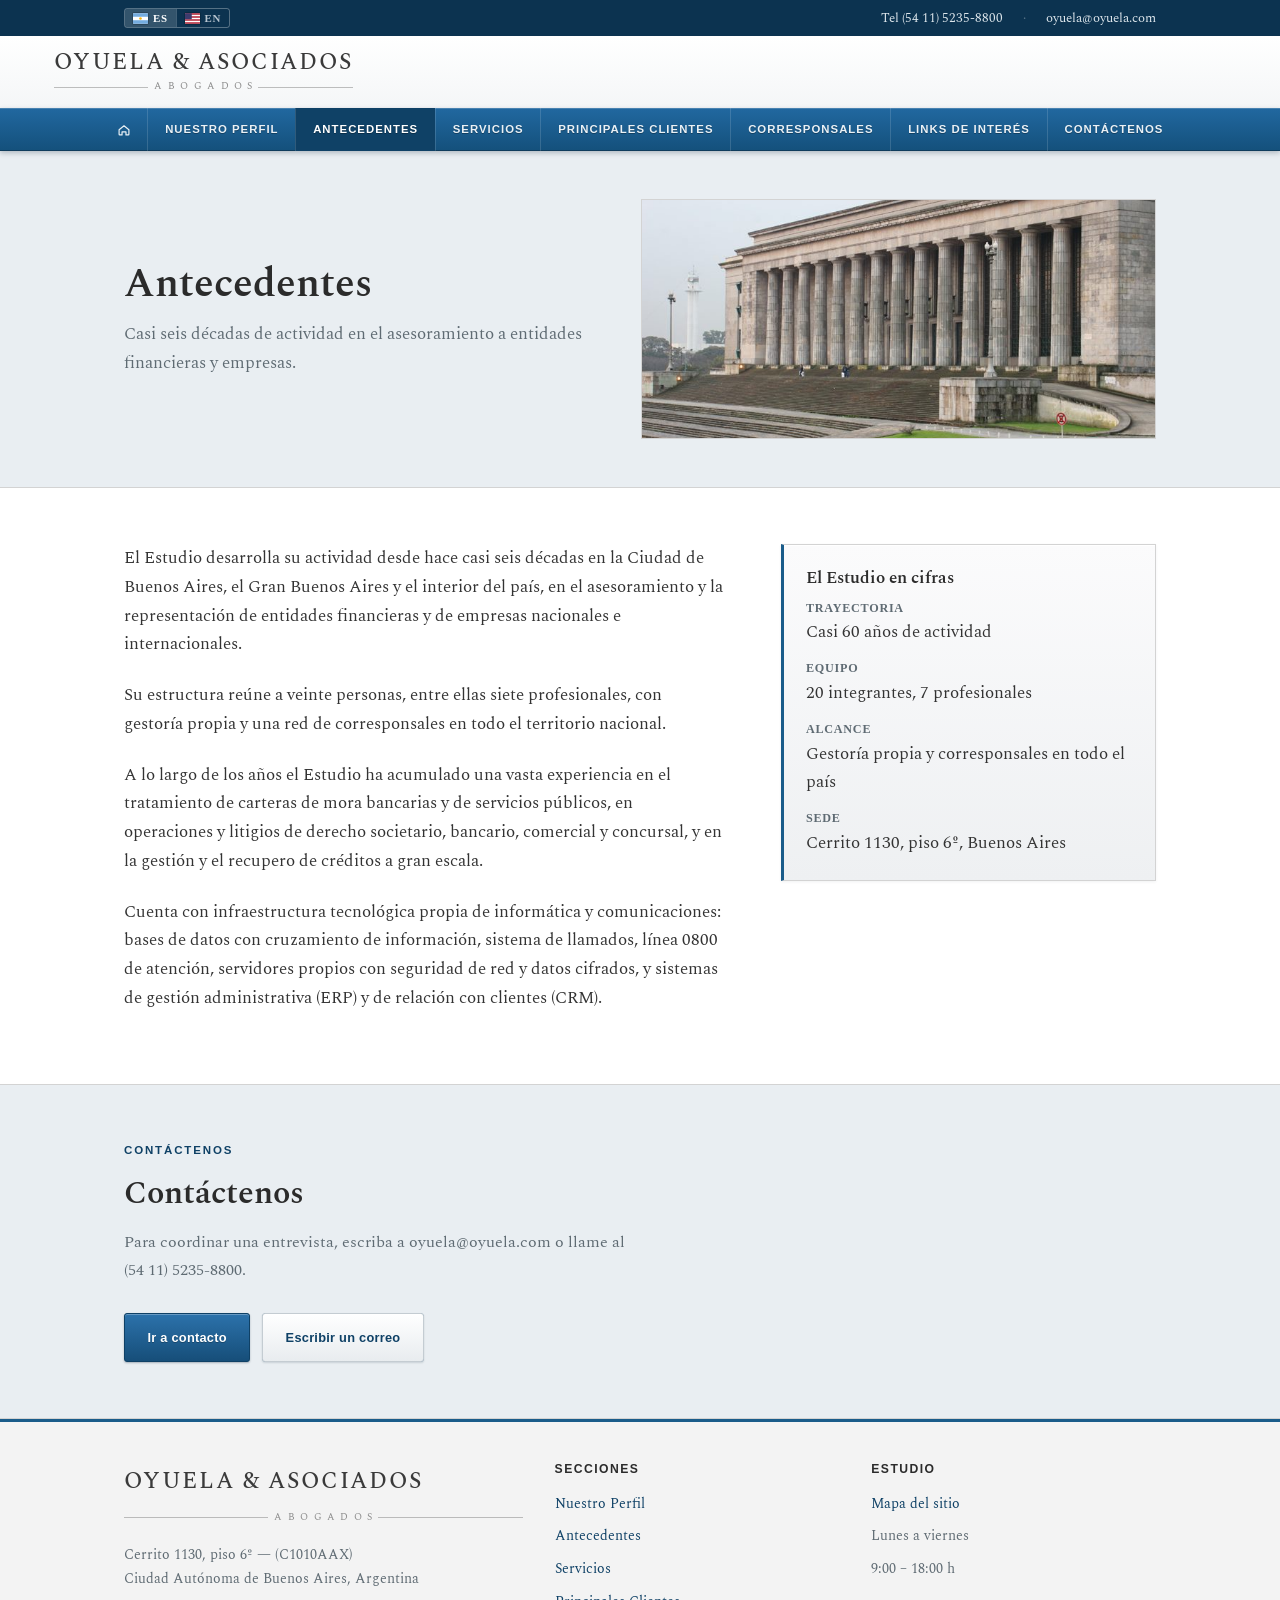
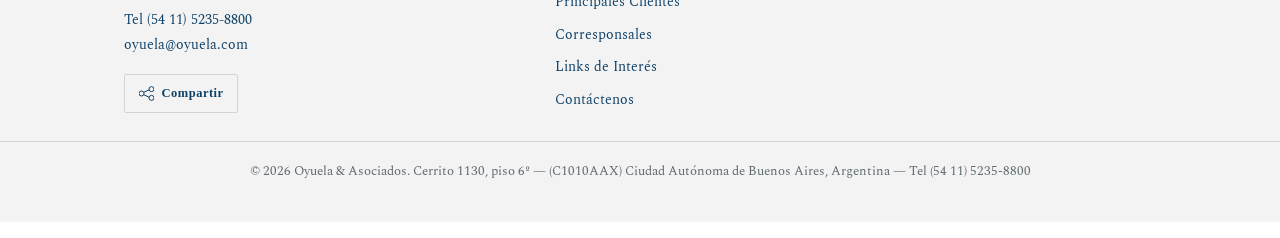
==== commit 09f7136e: "Estética más tradicional: tipografía con serifa, títulos casi negros, botones y cajas con relieve, b" ====
--- a/antecedentes.html
+++ b/antecedentes.html
@@ -16,7 +16,7 @@
 <link rel="preconnect" href="https://fonts.googleapis.com">
 <link rel="preconnect" href="https://fonts.gstatic.com" crossorigin>
 <link rel="stylesheet" href="https://fonts.googleapis.com/css2?family=Spectral:wght@400;500;600;700&display=swap">
-<link rel="stylesheet" href="styles.css?v=10">
+<link rel="stylesheet" href="styles.css?v=11">
 </head>
 <body>
 <a class="skip-link" href="#main" data-i18n="common.skip">Saltar al contenido</a>
@@ -88,31 +88,6 @@
     </div>
   </section>
 
-  <section class="section section--mist">
-    <div class="wrap">
-      <p class="section__eyebrow" data-i18n="ante.eq.eyebrow">Equipo</p>
-      <h2 class="section__title" data-i18n="ante.eq.title">Profesionales del Estudio</h2>
-      <p class="section__lead" style="color:var(--ink-soft)" data-i18n-html="ante.eq.note"><strong>Pendiente:</strong> fotografías y biografías completas a aportar por el Estudio (formación, matrícula, áreas de actuación y publicaciones).</p>
-      <div class="grid grid--3 mt-2">
-        <article class="card">
-          <span class="card__num" data-i18n="ante.eq.r1">Dirección</span>
-          <h3>Dr. Calixto Oyuela</h3>
-          <p data-i18n="ante.eq.d1">Titular del Estudio. Reseña profesional a completar.</p>
-        </article>
-        <article class="card">
-          <span class="card__num" data-i18n="ante.eq.r2">Profesional</span>
-          <h3>Francisco Oyuela</h3>
-          <p data-i18n="ante.eq.d2">Perfil público disponible en LinkedIn. Reseña a completar.</p>
-        </article>
-        <article class="card">
-          <span class="card__num" data-i18n="ante.eq.r3">Equipo</span>
-          <h3 data-i18n="ante.eq.h3">Siete profesionales</h3>
-          <p data-i18n="ante.eq.d3">Abogados y personal especializado en gestión de cobranzas, litigio y asesoramiento societario y comercial.</p>
-        </article>
-      </div>
-    </div>
-  </section>
-
   <section class="section section--band">
     <div class="wrap">
       <p class="section__eyebrow" data-i18n="cta.eyebrow">Contáctenos</p>
@@ -168,7 +143,7 @@
   <a class="is-alt" href="mailto:oyuela.com" data-i18n="common.write">Escribir</a>
 </nav>
 
-<script src="i18n.js?v=10"></script>
-<script src="script.js?v=10"></script>
+<script src="i18n.js?v=11"></script>
+<script src="script.js?v=11"></script>
 </body>
 </html>
--- a/styles.css
+++ b/styles.css
@@ -5,19 +5,22 @@
    ========================================================================= */
 
 :root {
-  --blue:      #1a5c8a;   /* azul corporativo (del sitio original)      */
+  --blue:      #1a5c8a;   /* único color de acento — barra, pie, enlaces */
   --blue-dark: #0f4166;
-  --blue-ink:  #0c3350;   /* títulos                                    */
+  --blue-ink:  #0c3350;   /* fondos oscuros (topbar, cta móvil)          */
+  --head:      #2b2b2b;   /* títulos: casi negro, como el sitio viejo    */
   --ink:       #333333;   /* texto                                      */
   --ink-soft:  #5f6b73;   /* texto secundario                          */
   --mist:      #f3f3f3;   /* fondo de secciones alternas               */
-  --band:      #e7edf1;   /* banda de encabezado de página y contacto  */
+  --band:      #e9eef2;   /* banda de encabezado de página y contacto  */
   --paper:     #ffffff;
-  --rule:      #d9d9d9;   /* filetes                                    */
-  --rule-soft: #e6e6e6;
-
-  --serif: "Spectral", Georgia, "Times New Roman", serif;
-  --sans:  -apple-system, BlinkMacSystemFont, "Segoe UI", Roboto, "Helvetica Neue", Arial, sans-serif;
+  --rule:      #d3d3d3;   /* filetes                                    */
+  --rule-soft: #e2e2e2;
+
+  /* tipografía con serifa, como los estudios jurídicos de la vieja escuela;
+     el sans queda sólo para la microtipografía de interfaz (menú, botones) */
+  --serif: "Spectral", "Georgia", "Times New Roman", serif;
+  --sans:  "Segoe UI", -apple-system, BlinkMacSystemFont, Roboto, "Helvetica Neue", Arial, sans-serif;
 
   --wrap: 1120px;
   --gutter: clamp(1.1rem, 4vw, 2.75rem);
@@ -32,16 +35,17 @@
 }
 body {
   margin: 0;
-  font-family: var(--sans);
-  font-size: 1rem;
-  line-height: 1.65;
+  font-family: var(--serif);
+  font-size: 1.04rem;
+  line-height: 1.72;
   color: var(--ink);
   background: var(--paper);
   -webkit-font-smoothing: antialiased;
+  text-rendering: optimizeLegibility;
 }
 img { max-width: 100%; height: auto; display: block; }
 a { color: var(--blue); }
-h1, h2, h3, h4 { font-family: var(--serif); font-weight: 600; line-height: 1.2; color: var(--blue-ink); margin: 0 0 .5em; }
+h1, h2, h3, h4 { font-family: var(--serif); font-weight: 600; line-height: 1.22; color: var(--head); margin: 0 0 .5em; }
 p { margin: 0 0 1rem; }
 :focus-visible { outline: 2px solid var(--blue); outline-offset: 2px; }
 
@@ -96,6 +100,7 @@
 .site-header {
   position: sticky; top: 0; z-index: 50;
   background: var(--paper);
+  background-image: linear-gradient(to bottom, #ffffff, #eef1f3);
 }
 .site-header__row {
   display: flex; align-items: center; justify-content: space-between;
@@ -155,10 +160,11 @@
 .nav-toggle span::before { position: absolute; top: -6px; }
 .nav-toggle span::after  { position: absolute; top: 6px; }
 
-/* barra de navegación azul, como el sitio histórico de Oyuela */
+/* barra de navegación azul con degradado, como el sitio histórico de Oyuela */
 .primary-nav {
-  background: var(--blue);
-  box-shadow: inset 0 1px 0 rgba(255,255,255,.10);
+  background-color: var(--blue);
+  background-image: linear-gradient(to bottom, #2168a0, #14507b);
+  box-shadow: inset 0 1px 0 rgba(255,255,255,.18), inset 0 -1px 0 rgba(0,0,0,.25), 0 2px 5px rgba(10,33,53,.25);
 }
 .primary-nav > .wrap { max-width: 1260px; }
 .primary-nav ul {
@@ -171,7 +177,8 @@
   display: flex; align-items: center;
   font-family: var(--sans); font-size: .71rem; font-weight: 700;
   letter-spacing: .09em; text-transform: uppercase;
-  color: #e9f0f5; text-decoration: none;
+  color: #eaf1f6; text-decoration: none;
+  text-shadow: 0 1px 0 rgba(0,0,0,.28);
   padding: .92rem 1.05rem; line-height: 1;
   transition: background-color .12s ease, color .12s ease;
 }
@@ -197,7 +204,7 @@
   color: var(--blue-dark); margin: 0 0 1rem;
 }
 .hero h1 {
-  color: var(--blue-ink);
+  color: var(--head);
   font-size: clamp(1.7rem, 3.6vw, 2.5rem);
   max-width: 24ch;
   margin-bottom: .6rem;
@@ -223,22 +230,33 @@
   .hero__actions { margin-top: 1.25rem; }
 }
 
-/* --------------------------------------------------------------- buttons */
+/* --------------------------------------------------------------- buttons
+   con relieve suave (degradado + realce interno + sombra), no planos       */
 .btn {
   display: inline-flex; align-items: center;
   font-family: var(--sans); font-weight: 700; font-size: .8rem;
   letter-spacing: .02em;
-  padding: .8rem 1.35rem;
-  background: var(--blue); color: #fff;
-  border: 1px solid var(--blue); border-radius: 2px;
+  padding: .78rem 1.4rem;
+  color: #fff;
+  background-color: var(--blue);
+  background-image: linear-gradient(to bottom, #2c72ab, #164e79);
+  border: 1px solid var(--blue-dark); border-radius: 3px;
+  box-shadow: inset 0 1px 0 rgba(255,255,255,.28), 0 1px 2px rgba(10,33,53,.3);
+  text-shadow: 0 1px 0 rgba(0,0,0,.22);
   text-decoration: none; cursor: pointer;
-  transition: background-color .15s ease;
-}
-.btn:hover { background: var(--blue-dark); border-color: var(--blue-dark); }
-.btn--ghost { background: var(--paper); color: var(--blue-dark); border-color: var(--rule); }
-.btn--ghost:hover { background: var(--mist); border-color: var(--blue-dark); }
-.btn--navy { background: var(--blue); }
-.btn--navy:hover { background: var(--blue-dark); }
+  transition: filter .12s ease, box-shadow .12s ease;
+}
+.btn:hover { filter: brightness(1.06); }
+.btn:active { box-shadow: inset 0 2px 4px rgba(0,0,0,.32); }
+.btn--ghost, .btn--navy.btn--ghost {
+  color: var(--blue-dark);
+  background-image: linear-gradient(to bottom, #ffffff, #e8ecef);
+  border-color: #c4ccd2;
+  box-shadow: inset 0 1px 0 #fff, 0 1px 2px rgba(10,33,53,.14);
+  text-shadow: none;
+}
+.btn--ghost:hover { filter: none; background-image: linear-gradient(to bottom, #ffffff, #dfe4e8); }
+.btn--navy { }
 
 .arrow-link {
   display: inline-flex; align-items: center; gap: .5rem;
@@ -256,11 +274,14 @@
 
 .card {
   background: var(--paper);
+  background-image: linear-gradient(to bottom, #ffffff, #f3f5f7);
   border: 1px solid var(--rule);
+  border-radius: 3px;
   padding: 1.5rem 1.4rem;
-}
-.card h3 { font-size: 1.15rem; margin-bottom: .35rem; }
-.card p { color: var(--ink-soft); font-size: .95rem; margin-bottom: .9rem; }
+  box-shadow: inset 0 1px 0 #fff, 0 1px 2px rgba(10,33,53,.07), 0 3px 8px rgba(10,33,53,.05);
+}
+.card h3 { font-size: 1.18rem; margin-bottom: .35rem; }
+.card p { color: var(--ink-soft); font-size: .96rem; margin-bottom: .9rem; }
 .card p:last-child { margin-bottom: 0; }
 .card__num {
   font-family: var(--sans); font-size: .7rem; font-weight: 700; letter-spacing: .12em;
@@ -281,10 +302,13 @@
 /* two-column prose + aside */
 .split { display: grid; gap: clamp(2rem, 5vw, 3.5rem); grid-template-columns: 1.6fr 1fr; align-items: start; }
 .aside-card {
-  background: var(--mist); border: 1px solid var(--rule);
+  background: var(--mist);
+  background-image: linear-gradient(to bottom, #fbfbfc, #eef0f2);
+  border: 1px solid var(--rule);
   border-left: 3px solid var(--blue); padding: 1.4rem;
-}
-.aside-card h3 { font-size: 1.05rem; }
+  box-shadow: inset 0 1px 0 #fff, 0 1px 3px rgba(10,33,53,.06);
+}
+.aside-card h3 { font-size: 1.08rem; }
 .aside-card dl { margin: 0; }
 .aside-card dt { font-weight: 700; font-size: .76rem; letter-spacing: .06em; text-transform: uppercase; color: var(--ink-soft); }
 .aside-card dd { margin: 0 0 .7rem; }
@@ -303,9 +327,11 @@
 }
 .brand-wall span {
   display: flex; align-items: center; justify-content: center; text-align: center;
-  background: var(--paper); color: var(--ink-soft);
-  font-family: var(--serif); font-size: .92rem; letter-spacing: .01em;
+  background-image: linear-gradient(to bottom, #ffffff, #f1f3f5);
+  color: var(--ink-soft);
+  font-family: var(--serif); font-size: .95rem; letter-spacing: .01em;
   padding: 1.1rem .7rem; min-height: 66px;
+  box-shadow: inset 0 1px 0 #fff;
 }
 
 /* --------------------------------------------------------------- mapa red */
@@ -320,6 +346,9 @@
 .corr-map__tabs button + button { border-left: 1px solid var(--rule); }
 .corr-map__tabs button[aria-pressed="true"] { background: var(--blue); color: #fff; }
 #corr-map {
+  position: relative;      /* contiene los panes absolutos de Leaflet   */
+  isolation: isolate;      /* stacking context propio, por debajo del header */
+  overflow: hidden;        /* que las tiles no se escapen al hacer scroll */
   height: 460px; width: 100%;
   border: 1px solid var(--rule); background: var(--mist);
 }
@@ -328,7 +357,7 @@
 .leaflet-attribution-flag { display: none !important; }
 .leaflet-control-attribution { font-size: .68rem; background: rgba(255,255,255,.75); }
 .leaflet-popup-content { margin: .7rem .9rem; font-size: .9rem; }
-.leaflet-popup-content strong { display: block; color: var(--blue-ink); font-family: var(--serif); font-size: 1rem; margin-bottom: .1rem; }
+.leaflet-popup-content strong { display: block; color: var(--head); font-family: var(--serif); font-size: 1rem; margin-bottom: .1rem; }
 .leaflet-popup-content .corr-map__link {
   display: inline-block; margin-top: .4rem; font-weight: 700; font-size: .78rem;
   letter-spacing: .04em; text-transform: uppercase; color: var(--blue); cursor: pointer; text-decoration: none;
@@ -351,7 +380,7 @@
 .accordion summary {
   cursor: pointer; list-style: none;
   padding: 1rem .25rem;
-  font-family: var(--serif); font-size: 1.1rem; color: var(--blue-ink);
+  font-family: var(--serif); font-size: 1.1rem; color: var(--head);
   display: flex; justify-content: space-between; align-items: center; gap: 1rem;
 }
 .accordion summary::-webkit-details-marker { display: none; }
@@ -370,7 +399,7 @@
 .faq details { border-bottom: 1px solid var(--rule); }
 .faq summary {
   cursor: pointer; list-style: none; padding: 1rem .2rem;
-  font-weight: 700; color: var(--blue-ink); font-family: var(--sans);
+  font-weight: 700; color: var(--head); font-family: var(--sans);
   display: flex; justify-content: space-between; gap: 1rem;
 }
 .faq summary::-webkit-details-marker { display: none; }
@@ -383,7 +412,7 @@
 .contact-list { list-style: none; margin: 0; padding: 0; display: grid; gap: 1.3rem; }
 .contact-list li { display: grid; gap: .15rem; }
 .contact-list .lbl { font-size: .72rem; font-weight: 700; letter-spacing: .12em; text-transform: uppercase; color: var(--blue-dark); }
-.contact-list a { font-size: 1.05rem; color: var(--blue-ink); text-decoration: none; }
+.contact-list a { font-size: 1.05rem; color: var(--blue); text-decoration: none; }
 .contact-list a:hover { text-decoration: underline; }
 .map-embed { border: 1px solid var(--rule); overflow: hidden; }
 .map-embed iframe { width: 100%; height: 360px; border: 0; display: block; }
@@ -426,7 +455,7 @@
 /* --------------------------------------------------------------- footer */
 .site-footer { background: var(--mist); color: var(--ink-soft); font-size: .9rem; border-top: 3px solid var(--blue); }
 .site-footer .wrap { padding-block: 2.5rem 1.75rem; display: grid; gap: 2rem; grid-template-columns: 1.4fr 1fr 1fr; }
-.site-footer h4 { color: var(--blue-ink); font-family: var(--sans); font-size: .76rem; letter-spacing: .12em; text-transform: uppercase; margin-bottom: .9rem; }
+.site-footer h4 { color: var(--head); font-family: var(--sans); font-size: .76rem; letter-spacing: .12em; text-transform: uppercase; margin-bottom: .9rem; }
 .site-footer a { color: var(--blue-dark); text-decoration: none; }
 .site-footer a:hover { text-decoration: underline; }
 .site-footer ul { list-style: none; margin: 0; padding: 0; display: grid; gap: .5rem; }
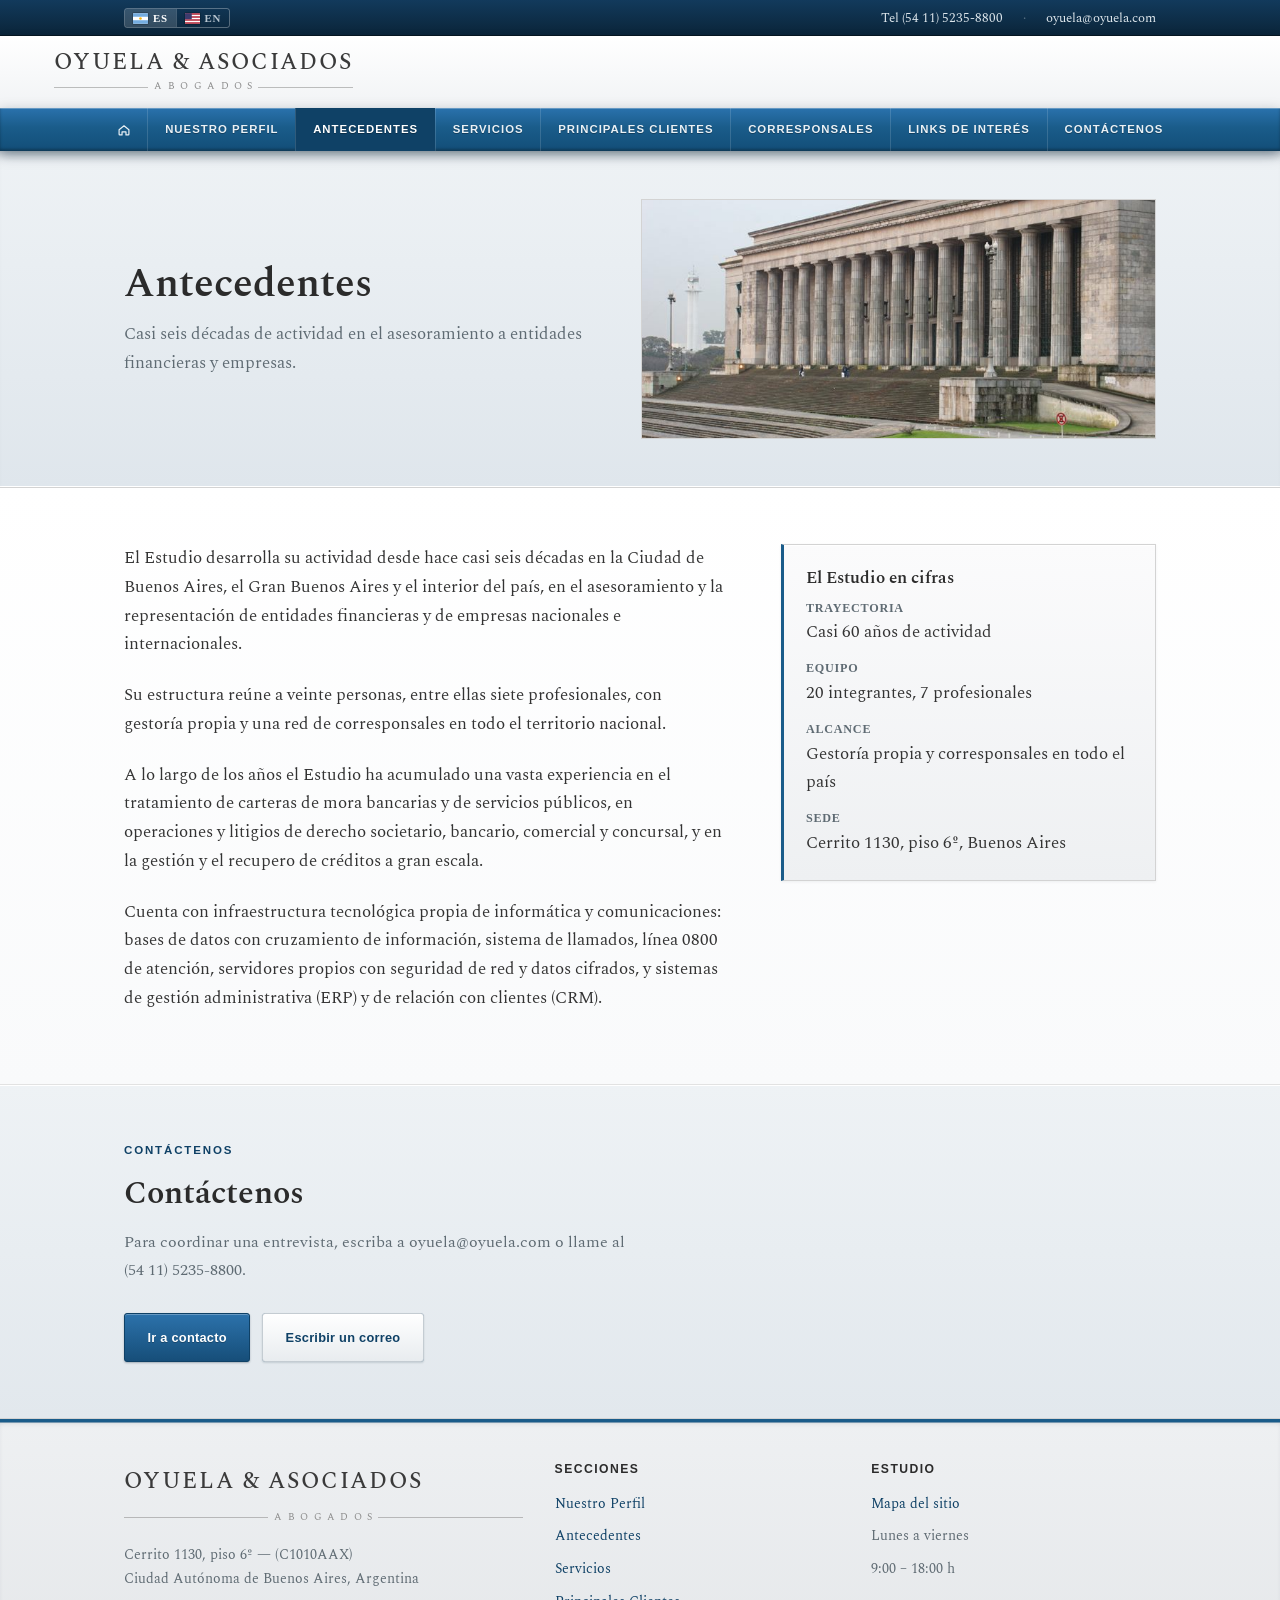
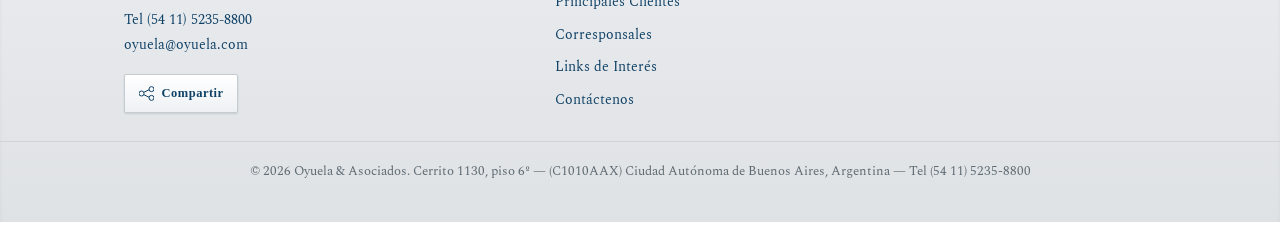
==== commit 7978df35: "Más relieve: degradados y sombras en header, topbar, hero, secciones, pie, acordeones, formularios, " ====
--- a/antecedentes.html
+++ b/antecedentes.html
@@ -16,7 +16,7 @@
 <link rel="preconnect" href="https://fonts.googleapis.com">
 <link rel="preconnect" href="https://fonts.gstatic.com" crossorigin>
 <link rel="stylesheet" href="https://fonts.googleapis.com/css2?family=Spectral:wght@400;500;600;700&display=swap">
-<link rel="stylesheet" href="styles.css?v=11">
+<link rel="stylesheet" href="styles.css?v=12">
 </head>
 <body>
 <a class="skip-link" href="#main" data-i18n="common.skip">Saltar al contenido</a>
@@ -143,7 +143,7 @@
   <a class="is-alt" href="mailto:oyuela.com" data-i18n="common.write">Escribir</a>
 </nav>
 
-<script src="i18n.js?v=11"></script>
-<script src="script.js?v=11"></script>
+<script src="i18n.js?v=12"></script>
+<script src="script.js?v=12"></script>
 </body>
 </html>
--- a/styles.css
+++ b/styles.css
@@ -51,11 +51,25 @@
 
 /* --------------------------------------------------------------- layout */
 .wrap { width: 100%; max-width: var(--wrap); margin-inline: auto; padding-inline: var(--gutter); }
-.section { padding-block: clamp(2.25rem, 5vw, 3.5rem); }
+
+.section {
+  padding-block: clamp(2.25rem, 5vw, 3.5rem);
+  background-image: linear-gradient(to bottom, #ffffff, #f9fafb);
+}
+.section + .section { border-top: 1px solid var(--rule-soft); box-shadow: inset 0 1px 0 #fff; }
 .section--mist,
-.section--parchment { background: var(--mist); }
+.section--parchment {
+  background-color: var(--mist);
+  background-image: linear-gradient(to bottom, #f6f7f8, #eceef0);
+  box-shadow: inset 0 6px 8px -8px rgba(10,33,53,.22), inset 0 -6px 8px -8px rgba(10,33,53,.16);
+}
 .section--band,
-.section--navy { background: var(--band); border-top: 1px solid var(--rule); border-bottom: 1px solid var(--rule); }
+.section--navy {
+  background-color: var(--band);
+  background-image: linear-gradient(to bottom, #eef2f5, #e2e8ed);
+  border-top: 1px solid var(--rule); border-bottom: 1px solid var(--rule);
+  box-shadow: inset 0 8px 10px -9px rgba(10,33,53,.28), inset 0 -8px 10px -9px rgba(10,33,53,.2);
+}
 .section__eyebrow {
   font-family: var(--sans);
   font-size: .72rem;
@@ -70,7 +84,9 @@
 
 /* --------------------------------------------------------------- header */
 .topbar {
-  background: var(--blue-ink);
+  background-color: var(--blue-ink);
+  background-image: linear-gradient(to bottom, #123a5c, #0a2438);
+  box-shadow: inset 0 -1px 0 rgba(0,0,0,.4);
   color: #cdd8e0;
   font-size: .8rem;
 }
@@ -99,8 +115,9 @@
 
 .site-header {
   position: sticky; top: 0; z-index: 50;
-  background: var(--paper);
-  background-image: linear-gradient(to bottom, #ffffff, #eef1f3);
+  background-color: var(--paper);
+  background-image: linear-gradient(to bottom, #ffffff, #e9ecef);
+  box-shadow: inset 0 1px 0 #fff, 0 3px 10px rgba(10,33,53,.14);
 }
 .site-header__row {
   display: flex; align-items: center; justify-content: space-between;
@@ -163,8 +180,11 @@
 /* barra de navegación azul con degradado, como el sitio histórico de Oyuela */
 .primary-nav {
   background-color: var(--blue);
-  background-image: linear-gradient(to bottom, #2168a0, #14507b);
-  box-shadow: inset 0 1px 0 rgba(255,255,255,.18), inset 0 -1px 0 rgba(0,0,0,.25), 0 2px 5px rgba(10,33,53,.25);
+  background-image: linear-gradient(to bottom, #2a72ad 0%, #1a5c8a 45%, #124e78 100%);
+  box-shadow:
+    inset 0 1px 0 rgba(255,255,255,.28),
+    inset 0 -2px 3px rgba(0,0,0,.28),
+    0 4px 12px rgba(10,33,53,.34);
 }
 .primary-nav > .wrap { max-width: 1260px; }
 .primary-nav ul {
@@ -188,8 +208,10 @@
 
 /* ---------------------------------------------------------------- hero */
 .hero {
-  background: var(--band);
+  background-color: var(--band);
+  background-image: linear-gradient(to bottom, #eef2f5, #dfe6ec);
   border-bottom: 1px solid var(--rule);
+  box-shadow: inset 0 10px 12px -10px rgba(10,33,53,.3), inset 0 -1px 0 #fff;
 }
 .hero .wrap {
   padding-block: clamp(2rem, 4vw, 3rem);
@@ -274,11 +296,19 @@
 
 .card {
   background: var(--paper);
-  background-image: linear-gradient(to bottom, #ffffff, #f3f5f7);
+  background-image: linear-gradient(to bottom, #ffffff, #eef1f4);
   border: 1px solid var(--rule);
   border-radius: 3px;
   padding: 1.5rem 1.4rem;
-  box-shadow: inset 0 1px 0 #fff, 0 1px 2px rgba(10,33,53,.07), 0 3px 8px rgba(10,33,53,.05);
+  box-shadow:
+    inset 0 1px 0 #fff,
+    0 1px 2px rgba(10,33,53,.10),
+    0 6px 14px rgba(10,33,53,.09);
+  transition: transform .14s ease, box-shadow .14s ease;
+}
+.card:hover {
+  transform: translateY(-2px);
+  box-shadow: inset 0 1px 0 #fff, 0 2px 4px rgba(10,33,53,.12), 0 12px 22px rgba(10,33,53,.14);
 }
 .card h3 { font-size: 1.18rem; margin-bottom: .35rem; }
 .card p { color: var(--ink-soft); font-size: .96rem; margin-bottom: .9rem; }
@@ -338,19 +368,28 @@
 .corr-map { }
 .corr-map__head { display: flex; flex-wrap: wrap; align-items: baseline; gap: .5rem 1rem; margin-bottom: 1rem; }
 .corr-map__hint { font-size: .9rem; color: var(--ink-soft); margin: 0; }
-.corr-map__tabs { display: inline-flex; border: 1px solid var(--rule); border-radius: 2px; overflow: hidden; }
+.corr-map__tabs { display: inline-flex; border: 1px solid #b9c1c7; border-radius: 3px; overflow: hidden; box-shadow: 0 1px 2px rgba(10,33,53,.12); }
 .corr-map__tabs button {
   font: inherit; font-size: .78rem; font-weight: 700; letter-spacing: .04em;
-  padding: .5rem .95rem; border: 0; background: var(--paper); color: var(--blue-dark); cursor: pointer;
-}
-.corr-map__tabs button + button { border-left: 1px solid var(--rule); }
-.corr-map__tabs button[aria-pressed="true"] { background: var(--blue); color: #fff; }
+  padding: .55rem 1rem; border: 0; cursor: pointer;
+  color: var(--blue-dark);
+  background-image: linear-gradient(to bottom, #ffffff, #eef1f4);
+  box-shadow: inset 0 1px 0 #fff;
+}
+.corr-map__tabs button + button { border-left: 1px solid #c4ccd2; }
+.corr-map__tabs button[aria-pressed="true"] {
+  color: #fff;
+  background-image: linear-gradient(to bottom, #2a72ad, #164e79);
+  box-shadow: inset 0 2px 4px rgba(0,0,0,.28);
+  text-shadow: 0 1px 0 rgba(0,0,0,.25);
+}
 #corr-map {
   position: relative;      /* contiene los panes absolutos de Leaflet   */
   isolation: isolate;      /* stacking context propio, por debajo del header */
   overflow: hidden;        /* que las tiles no se escapen al hacer scroll */
   height: 460px; width: 100%;
-  border: 1px solid var(--rule); background: var(--mist);
+  border: 1px solid #b9c1c7; background: var(--mist);
+  box-shadow: inset 0 0 0 1px #fff, 0 2px 8px rgba(10,33,53,.12);
 }
 @media (max-width: 600px) { #corr-map { height: 360px; } }
 .leaflet-container { font: inherit; }
@@ -379,10 +418,14 @@
 .accordion details { border-bottom: 1px solid var(--rule); }
 .accordion summary {
   cursor: pointer; list-style: none;
-  padding: 1rem .25rem;
+  padding: 1rem .9rem;
+  background-image: linear-gradient(to bottom, #ffffff, #f0f2f4);
+  box-shadow: inset 0 1px 0 #fff;
   font-family: var(--serif); font-size: 1.1rem; color: var(--head);
   display: flex; justify-content: space-between; align-items: center; gap: 1rem;
 }
+.accordion summary:hover { background-image: linear-gradient(to bottom, #ffffff, #e8ebee); }
+.accordion details[open] summary { background-image: linear-gradient(to bottom, #eef2f5, #e2e8ed); }
 .accordion summary::-webkit-details-marker { display: none; }
 .accordion summary::after { content: "+"; font-family: var(--sans); font-size: 1.3rem; color: var(--blue-dark); line-height: 1; }
 .accordion details[open] summary::after { content: "\2013"; }
@@ -398,10 +441,14 @@
 .faq { display: grid; gap: 0; border-top: 1px solid var(--rule); }
 .faq details { border-bottom: 1px solid var(--rule); }
 .faq summary {
-  cursor: pointer; list-style: none; padding: 1rem .2rem;
+  cursor: pointer; list-style: none; padding: 1rem .9rem;
+  background-image: linear-gradient(to bottom, #ffffff, #f0f2f4);
+  box-shadow: inset 0 1px 0 #fff;
   font-weight: 700; color: var(--head); font-family: var(--sans);
   display: flex; justify-content: space-between; gap: 1rem;
 }
+.faq summary:hover { background-image: linear-gradient(to bottom, #ffffff, #e8ebee); }
+.faq details[open] summary { background-image: linear-gradient(to bottom, #eef2f5, #e2e8ed); }
 .faq summary::-webkit-details-marker { display: none; }
 .faq summary::after { content: "+"; color: var(--blue-dark); font-size: 1.2rem; line-height: 1; }
 .faq details[open] summary::after { content: "\2013"; }
@@ -424,7 +471,10 @@
 .form input,
 .form textarea {
   font: inherit; color: var(--ink);
-  background: var(--paper); border: 1px solid var(--rule); border-radius: 2px;
+  background-color: #fcfcfd;
+  background-image: linear-gradient(to bottom, #f1f3f5, #ffffff 12px);
+  border: 1px solid #b9c1c7; border-radius: 2px;
+  box-shadow: inset 0 1px 3px rgba(10,33,53,.14);
   padding: .7rem .8rem; width: 100%;
 }
 .form textarea { min-height: 150px; resize: vertical; }
@@ -453,7 +503,13 @@
 .form__ok.is-visible { display: block; }
 
 /* --------------------------------------------------------------- footer */
-.site-footer { background: var(--mist); color: var(--ink-soft); font-size: .9rem; border-top: 3px solid var(--blue); }
+.site-footer {
+  background-color: var(--mist);
+  background-image: linear-gradient(to bottom, #eef0f2, #dfe2e5);
+  color: var(--ink-soft); font-size: .9rem;
+  border-top: 3px solid var(--blue);
+  box-shadow: inset 0 3px 6px -4px rgba(10,33,53,.28), inset 0 1px 0 rgba(26,92,138,.5);
+}
 .site-footer .wrap { padding-block: 2.5rem 1.75rem; display: grid; gap: 2rem; grid-template-columns: 1.4fr 1fr 1fr; }
 .site-footer h4 { color: var(--head); font-family: var(--sans); font-size: .76rem; letter-spacing: .12em; text-transform: uppercase; margin-bottom: .9rem; }
 .site-footer a { color: var(--blue-dark); text-decoration: none; }
@@ -470,17 +526,26 @@
   position: fixed; left: 0; right: 0; bottom: 0; z-index: 60;
   display: none;
   grid-template-columns: 1fr 1fr;
-  gap: 1px; background: var(--rule);
+  gap: 1px; background: rgba(0,0,0,.35);
+  box-shadow: 0 -4px 14px rgba(10,33,53,.3);
 }
 .mobile-cta a {
-  background: var(--blue-ink); color: #fff; text-decoration: none;
-  text-align: center; padding: .9rem .5rem;
+  background-color: var(--blue-ink);
+  background-image: linear-gradient(to bottom, #123a5c, #0a2438);
+  box-shadow: inset 0 1px 0 rgba(255,255,255,.14);
+  color: #fff; text-decoration: none;
+  text-align: center; padding: .95rem .5rem;
   font-size: .78rem; font-weight: 700; letter-spacing: .06em; text-transform: uppercase;
-}
-.mobile-cta a.is-alt { background: var(--blue); }
+  text-shadow: 0 1px 0 rgba(0,0,0,.35);
+}
+.mobile-cta a.is-alt {
+  background-image: linear-gradient(to bottom, #2a72ad, #164e79);
+}
 
 .share-btn {
-  background: none; border: 1px solid var(--rule); color: var(--blue-dark);
+  background-image: linear-gradient(to bottom, #ffffff, #eef1f4);
+  box-shadow: inset 0 1px 0 #fff, 0 1px 2px rgba(10,33,53,.12);
+  border: 1px solid #c4ccd2; color: var(--blue-dark);
   border-radius: 2px; padding: .5rem .85rem; font: inherit; font-size: .78rem; font-weight: 700;
   letter-spacing: .04em; cursor: pointer; display: inline-flex; gap: .5rem; align-items: center;
 }
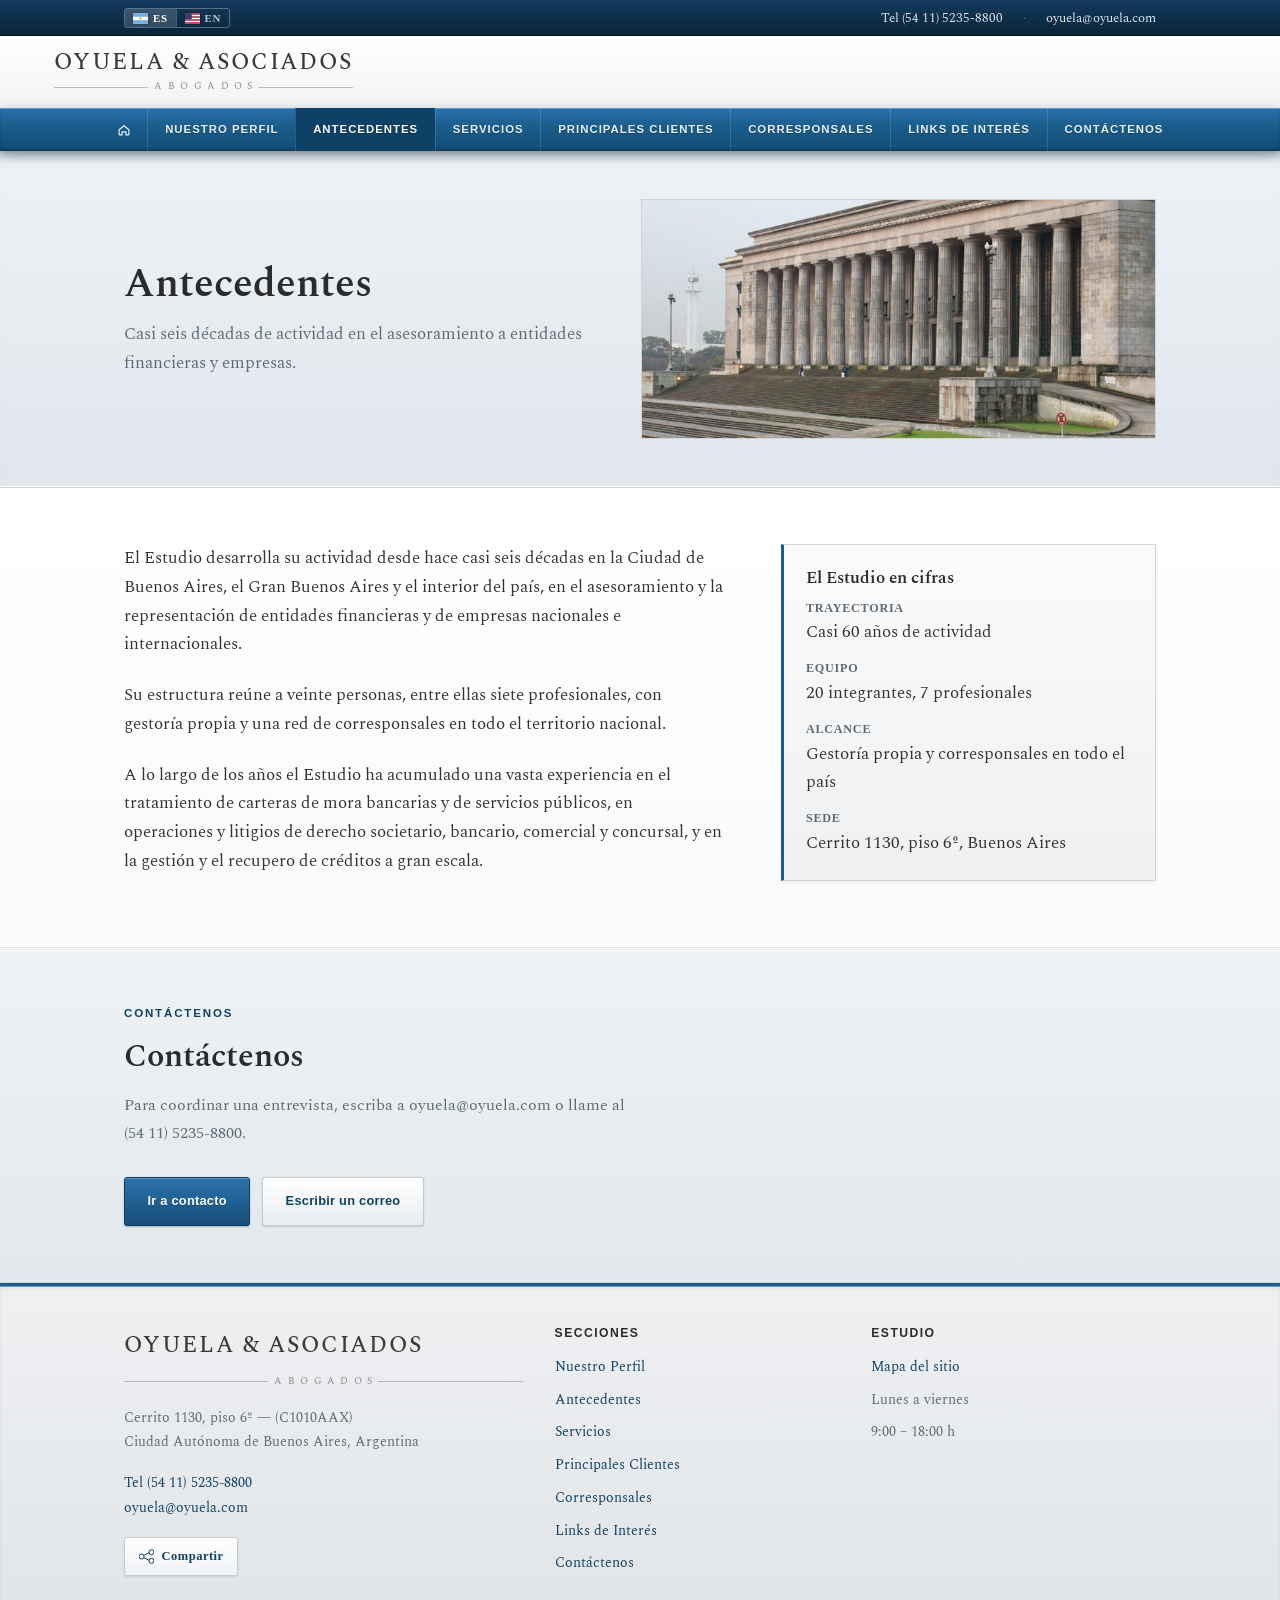
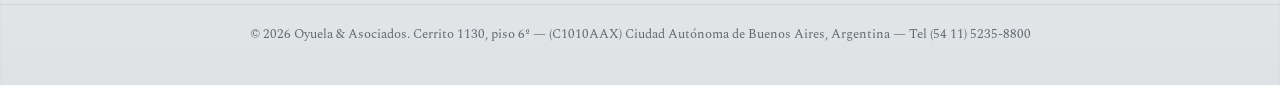
==== commit 39a97150: "Hero de inicio: encabeza con las áreas de práctica (menos 'guía telefónica'); saca infraestructura t" ====
--- a/antecedentes.html
+++ b/antecedentes.html
@@ -16,7 +16,7 @@
 <link rel="preconnect" href="https://fonts.googleapis.com">
 <link rel="preconnect" href="https://fonts.gstatic.com" crossorigin>
 <link rel="stylesheet" href="https://fonts.googleapis.com/css2?family=Spectral:wght@400;500;600;700&display=swap">
-<link rel="stylesheet" href="styles.css?v=12">
+<link rel="stylesheet" href="styles.css?v=13">
 </head>
 <body>
 <a class="skip-link" href="#main" data-i18n="common.skip">Saltar al contenido</a>
@@ -74,7 +74,6 @@
         <p data-i18n="ante.p1">El Estudio desarrolla su actividad desde hace casi seis décadas en la Ciudad de Buenos Aires, el Gran Buenos Aires y el interior del país, en el asesoramiento y la representación de entidades financieras y de empresas nacionales e internacionales.</p>
         <p data-i18n="ante.p2">Su estructura reúne a veinte personas, entre ellas siete profesionales, con gestoría propia y una red de corresponsales en todo el territorio nacional.</p>
         <p data-i18n="ante.p3">A lo largo de los años el Estudio ha acumulado una vasta experiencia en el tratamiento de carteras de mora bancarias y de servicios públicos, en operaciones y litigios de derecho societario, bancario, comercial y concursal, y en la gestión y el recupero de créditos a gran escala.</p>
-        <p data-i18n="ante.p4">Cuenta con infraestructura tecnológica propia de informática y comunicaciones: bases de datos con cruzamiento de información, sistema de llamados, línea 0800 de atención, servidores propios con seguridad de red y datos cifrados, y sistemas de gestión administrativa (ERP) y de relación con clientes (CRM).</p>
       </div>
       <aside class="aside-card">
         <h3 data-i18n="ante.cifras.title">El Estudio en cifras</h3>
@@ -143,7 +142,7 @@
   <a class="is-alt" href="mailto:oyuela.com" data-i18n="common.write">Escribir</a>
 </nav>
 
-<script src="i18n.js?v=12"></script>
-<script src="script.js?v=12"></script>
+<script src="i18n.js?v=13"></script>
+<script src="script.js?v=13"></script>
 </body>
 </html>
